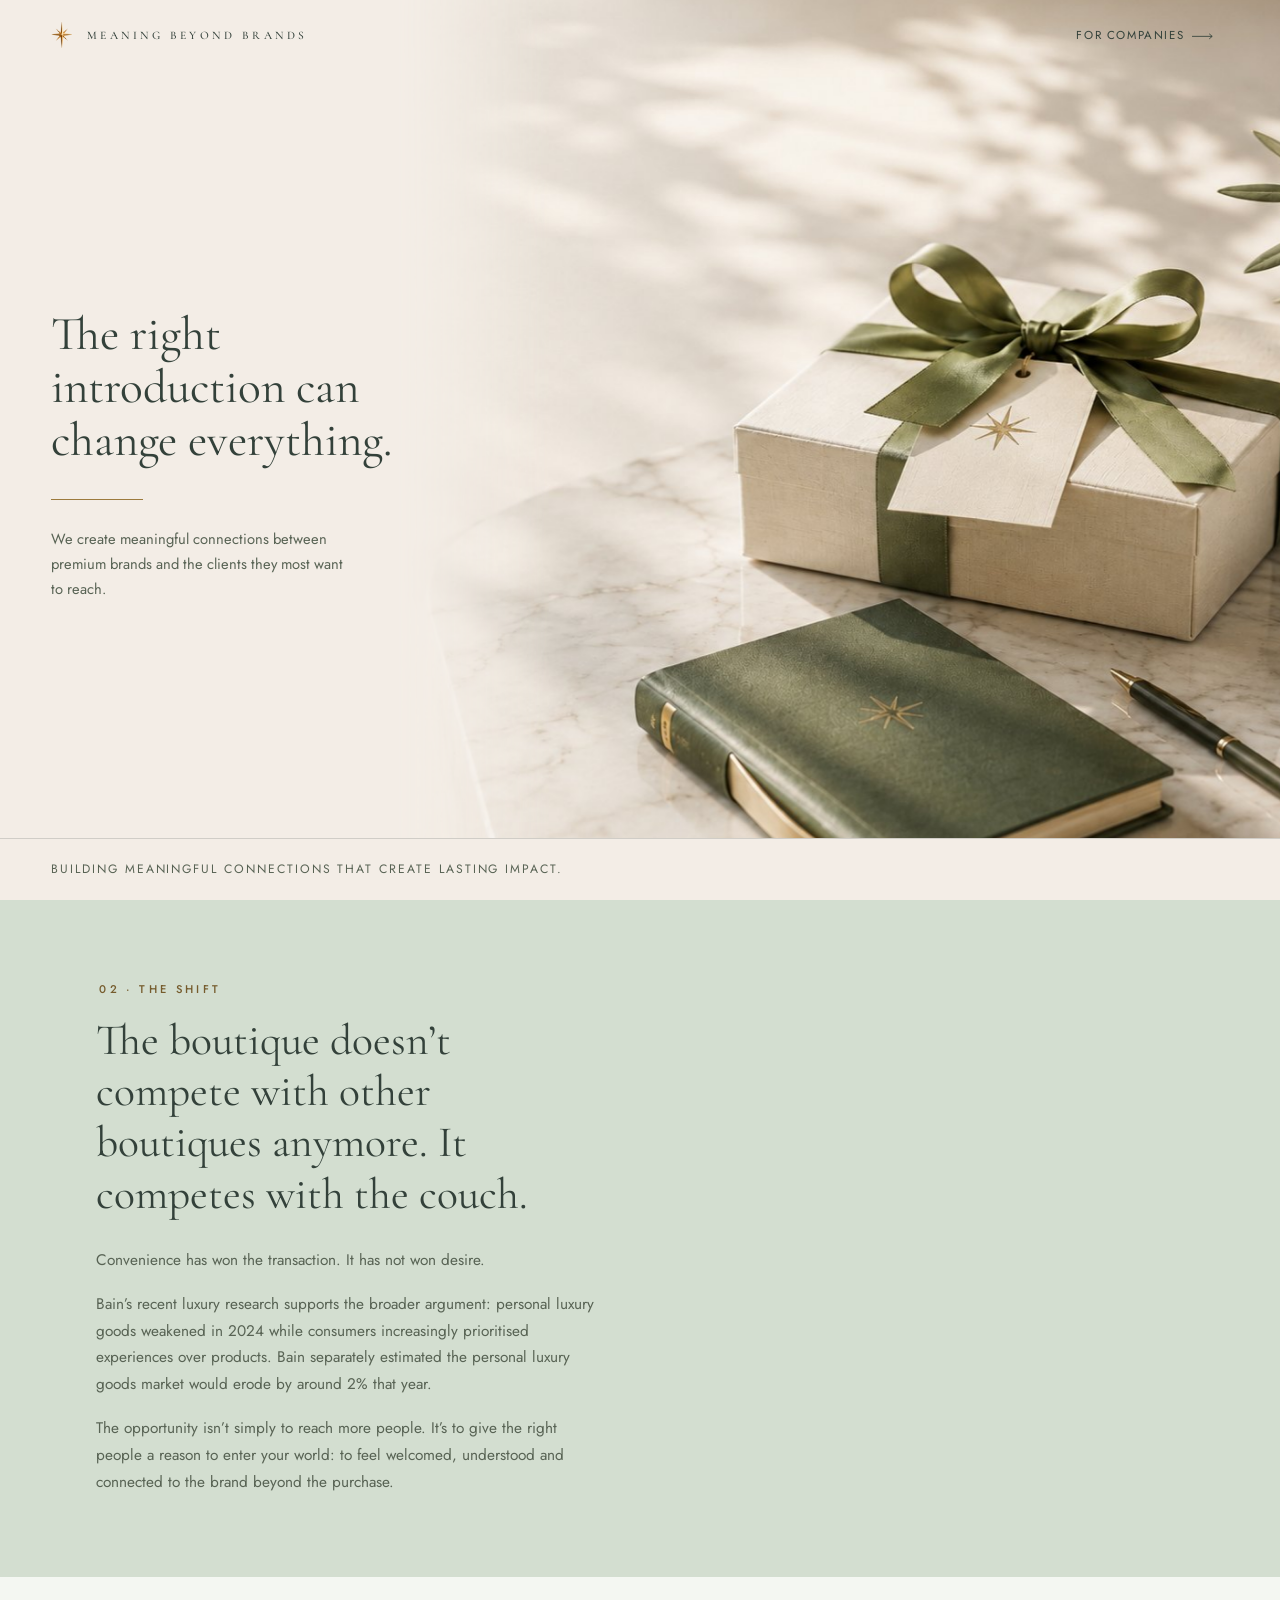
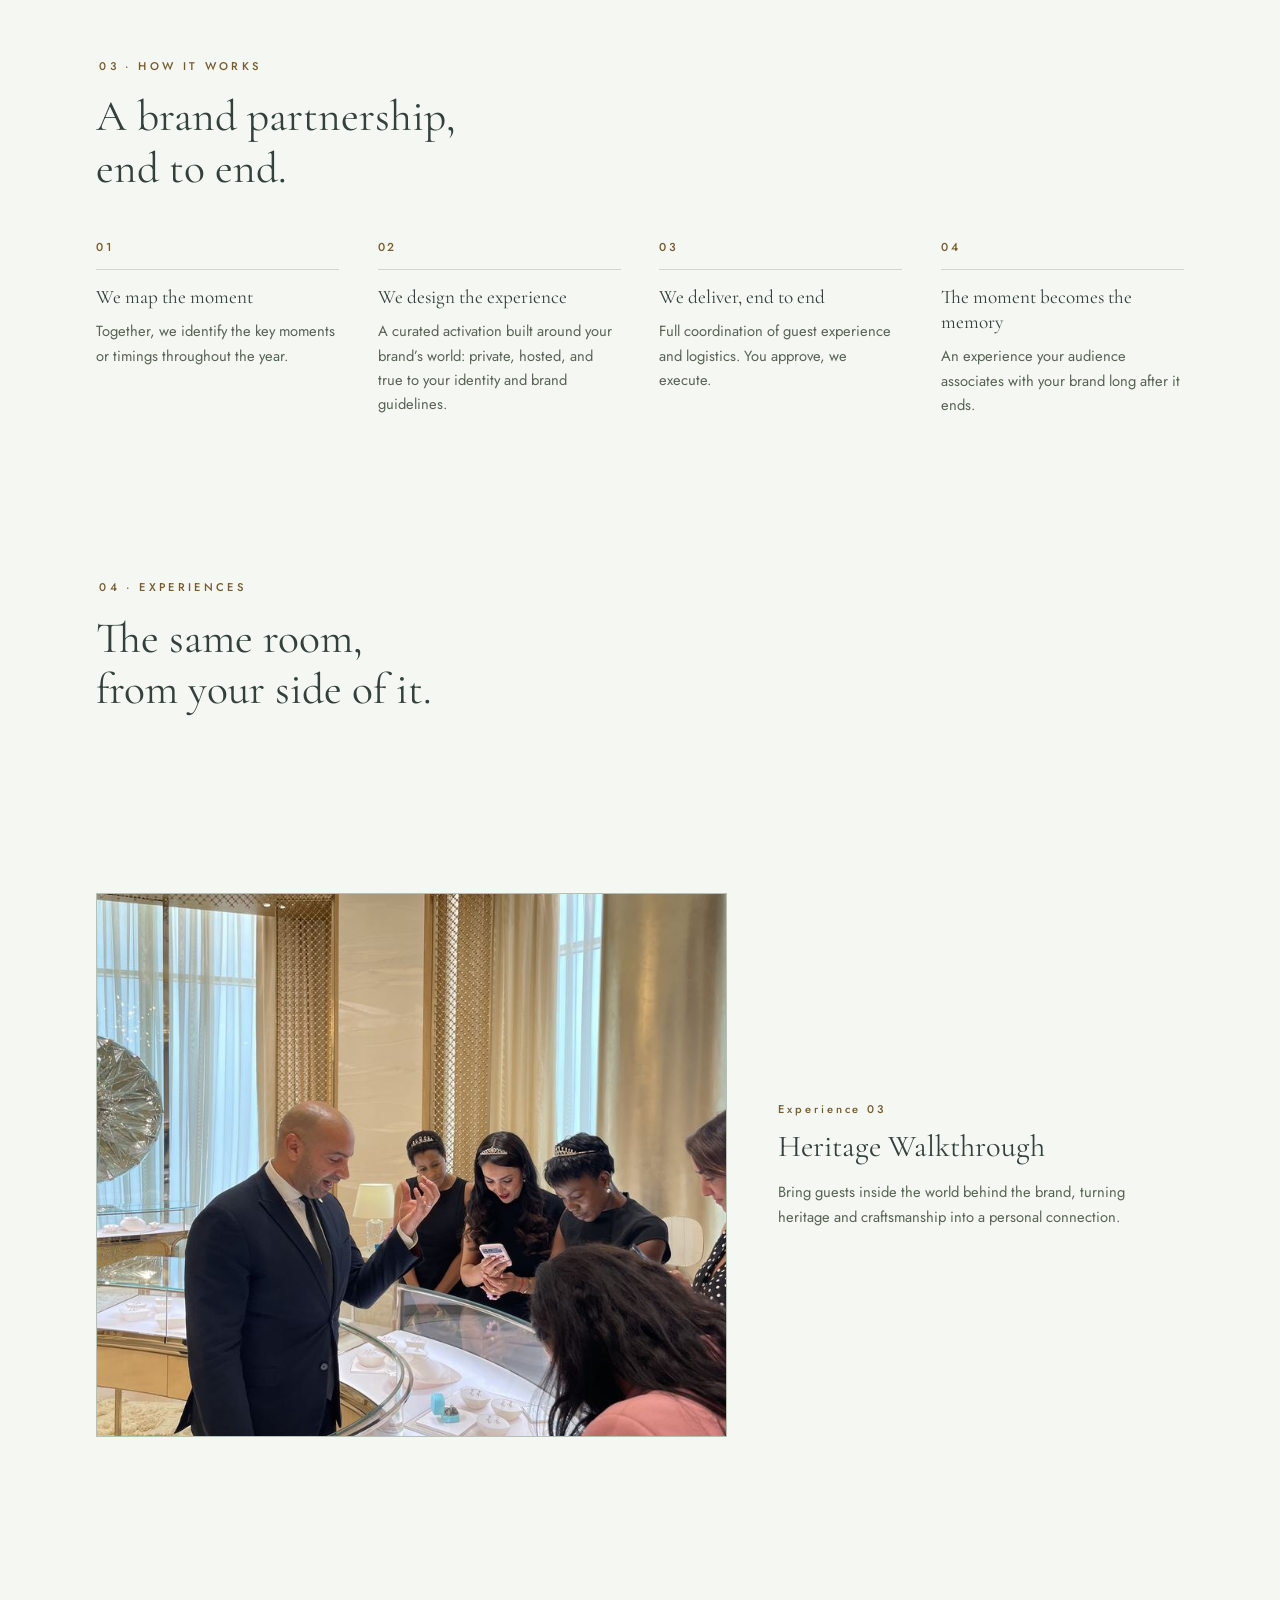
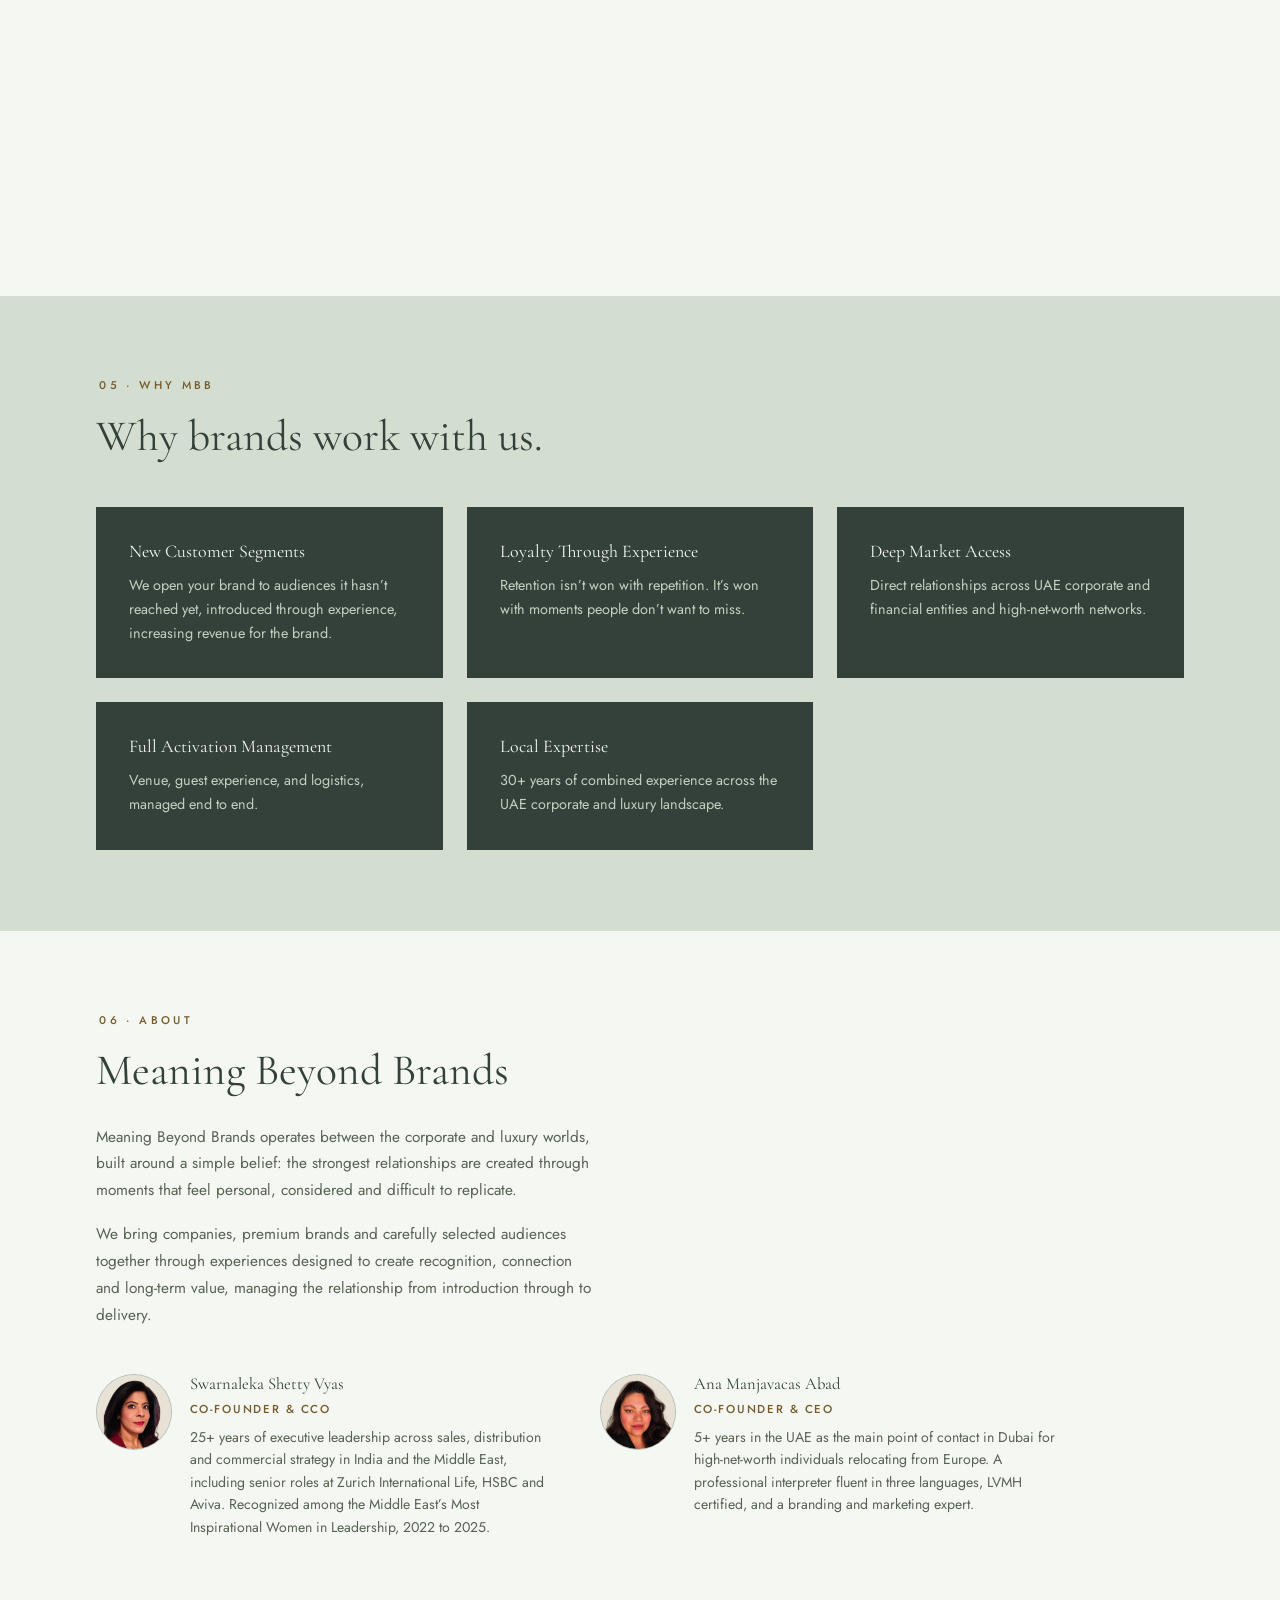
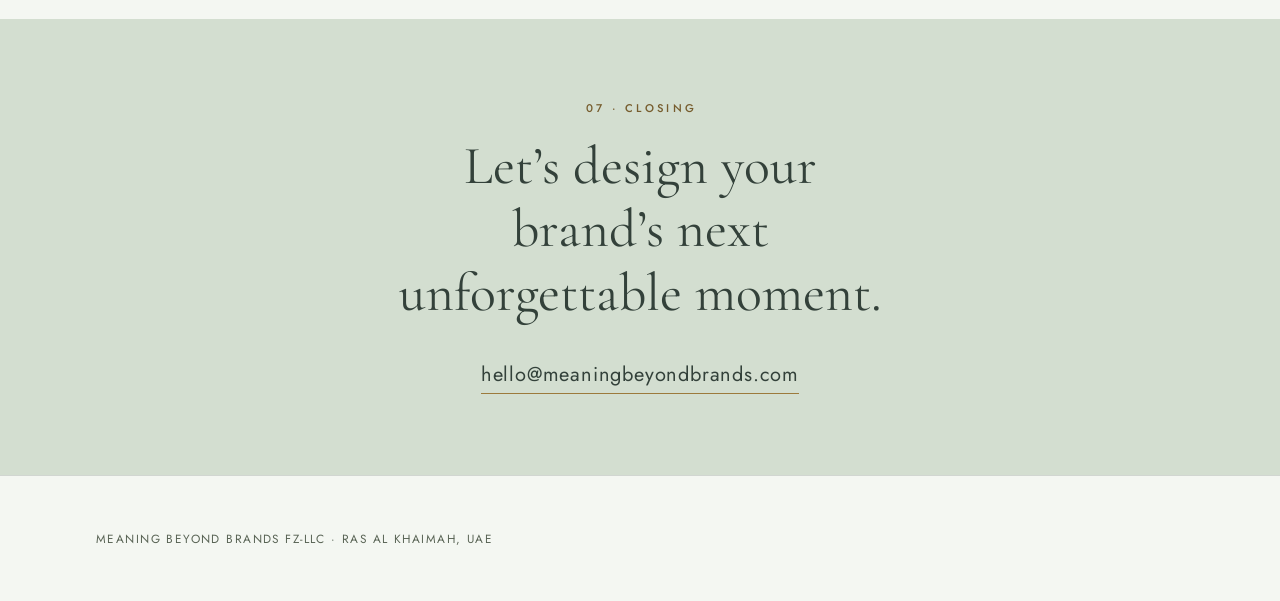
==== brands.html @ 807302b8 "Initial commit: MBB V2 static site Three pages sharing one stylesheet and one script, with the palet" ====
<!DOCTYPE html>
<html lang="en">
<head>
  <meta charset="utf-8" />
  <meta name="viewport" content="width=device-width, initial-scale=1" />
  <title>For Luxury Brands &middot; Meaning Beyond Brands</title>
  <meta name="description" content="The right introduction can change everything. We create meaningful connections between premium brands and the clients they most want to reach." />

  <link rel="preconnect" href="https://fonts.googleapis.com" />
  <link rel="preconnect" href="https://fonts.gstatic.com" crossorigin />
  <!-- Same extended Cormorant list index.html uses (adds 500 + matching
       italics). One stylesheet serves all three pages, so all three need the
       same weights available. -->
  <link href="https://fonts.googleapis.com/css2?family=Cormorant+Garamond:ital,wght@0,300;0,400;0,500;0,600;1,300;1,400;1,500&family=Jost:wght@300;400;500;600&display=swap" rel="stylesheet" />

  <link rel="stylesheet" href="style.css" />
</head>
<body class="theme-brands">

  <a class="skip-link" href="#main">Skip to content</a>

  <!-- ===== Persistent header ============================================
       Exactly two elements at every breakpoint. No hamburger, no menu. -->
  <header class="site-header">
    <a class="site-header__brand" href="index.html">
      <!-- TODO: swap placeholder art once final transparent-background assets land. -->
      <span class="site-header__star" aria-hidden="true">
        <img src="Assets/Brand/mbb-star-logo-web.png" alt="" />
      </span>
      <span class="site-header__wordmark">Meaning Beyond Brands</span>
    </a>
    <!-- The arrow is drawn rather than typed: Jost has no U+2192, and the
         fallback glyph renders as a bare shaft with no head. -->
    <a class="site-header__switch" href="corporate.html">For Companies<svg class="site-header__arrow" viewBox="0 0 26 8" aria-hidden="true" focusable="false"><path d="M0 4h24M20.5 1L24 4l-3.5 3" fill="none" stroke="currentColor" stroke-width="1" /></svg></a>
  </header>

  <main id="main">

    <!-- ===== 01 Hero ===================================================
         Split panel: the approved photograph is the background of the whole
         hero, with a solid text panel layered over the blank area composed into
         the left of the plate. Every word is real HTML text; nothing is baked
         into the image. Desktop uses the landscape plate, mobile the portrait
         one. Both paths live in style.css as --hero-photo / --hero-photo-portrait. -->
    <section class="page-hero" aria-labelledby="hero-title">
      <div class="page-hero__panel">
        <div class="page-hero__panel-inner">
          <h1 class="page-hero__headline" id="hero-title">
            <span class="line"><span>The right</span></span>
            <span class="line"><span>introduction can</span></span>
            <span class="line"><span>change everything.</span></span>
          </h1>

          <span class="page-hero__rule" aria-hidden="true"></span>

          <p class="page-hero__support">
            We create meaningful connections between premium brands and the
            clients they most want to reach.
          </p>
        </div>
      </div>

      <!-- The photograph is painted from CSS so its path lives in exactly one
           place: --hero-photo in style.css. role/aria-label carry what alt
           text used to. -->
      <div class="page-hero__photo" role="img"
           aria-label="A ribboned Meaning Beyond Brands gift box and leather journal on marble.">
        <span class="page-hero__photo-layer"></span>
      </div>

      <p class="page-hero__closing">Building meaningful connections that create lasting impact.</p>
    </section>

    <!-- ===== 02 The Shift ============================================== -->
    <section class="section section--alt" aria-labelledby="shift-title">
      <div class="section__inner">
        <span class="section__eyebrow">02 &middot; The Shift</span>
        <h2 class="section__title" id="shift-title">
          The boutique doesn&rsquo;t compete with other boutiques anymore.
          It competes with the couch.
        </h2>
        <p class="section__lede">
          Convenience has won the transaction. It has not won desire.
        </p>
        <p class="section__lede">
          Bain&rsquo;s recent luxury research supports the broader argument:
          personal luxury goods weakened in 2024 while consumers increasingly
          prioritised experiences over products. Bain separately estimated the
          personal luxury goods market would erode by around 2% that year.
        </p>
        <p class="section__lede">
          The opportunity isn&rsquo;t simply to reach more people. It&rsquo;s to
          give the right people a reason to enter your world: to feel welcomed,
          understood and connected to the brand beyond the purchase.
        </p>
      </div>
    </section>

    <!-- ===== 03 How It Works =========================================== -->
    <section class="section" aria-labelledby="how-title">
      <div class="section__inner">
        <span class="section__eyebrow">03 &middot; How It Works</span>
        <h2 class="section__title" id="how-title">A brand partnership, end to end.</h2>

        <ol class="steps">
          <li class="step">
            <h3 class="step__title">We map the moment</h3>
            <p class="step__body">Together, we identify the key moments or timings throughout the year.</p>
          </li>
          <li class="step">
            <h3 class="step__title">We design the experience</h3>
            <p class="step__body">A curated activation built around your brand&rsquo;s world: private, hosted, and true to your identity and brand guidelines.</p>
          </li>
          <li class="step">
            <h3 class="step__title">We deliver, end to end</h3>
            <p class="step__body">Full coordination of guest experience and logistics. You approve, we execute.</p>
          </li>
          <li class="step">
            <h3 class="step__title">The moment becomes the memory</h3>
            <p class="step__body">An experience your audience associates with your brand long after it ends.</p>
          </li>
        </ol>
      </div>
    </section>

    <!-- ===== 04 Experiences: the sticky gallery (WOW 2) =================
         Same three images Corporate uses, described from the brand's side.
         Names, order and captions are final.
         Images are the real extracted files in Assets/Experiences/. -->
    <section class="section" aria-labelledby="exp-title">
      <div class="section__inner">
        <span class="section__eyebrow">04 &middot; Experiences</span>
        <h2 class="section__title" id="exp-title">The same room, from your side of it.</h2>
      </div>

      <div class="gallery__scroll">
        <div class="gallery__sticky">
          <div class="section__inner">
            <div class="gallery__states">

              <article class="gallery__state is-active" data-index="0">
                <figure class="gallery__figure">
                  <img src="Assets/Experiences/gifting-suite.jpg" alt="A gift box of curated confections, opened and presented at the table." loading="lazy" />
                </figure>
                <div class="gallery__text">
                  <span class="gallery__index">Experience 01</span>
                  <h3 class="gallery__name">Curated Gifting Suite</h3>
                  <p class="gallery__caption">
                    A tactile introduction to your brand, placing product and
                    story directly into the hands of a carefully selected
                    audience.
                  </p>
                </div>
              </article>

              <article class="gallery__state" data-index="1">
                <figure class="gallery__figure">
                  <img src="Assets/Experiences/private-breakfast.jpg" alt="A private hosted breakfast table set for guests." loading="lazy" />
                </figure>
                <div class="gallery__text">
                  <span class="gallery__index">Experience 02</span>
                  <h3 class="gallery__name">Private Breakfast</h3>
                  <p class="gallery__caption">
                    A private setting for genuine conversation with potential
                    clients, away from the noise of a conventional campaign.
                  </p>
                </div>
              </article>

              <article class="gallery__state" data-index="2">
                <figure class="gallery__figure">
                  <img src="Assets/Experiences/heritage-walkthrough.jpg" alt="A jewellery boutique showroom, guests guided through the display cases." loading="lazy" />
                </figure>
                <div class="gallery__text">
                  <span class="gallery__index">Experience 03</span>
                  <h3 class="gallery__name">Heritage Walkthrough</h3>
                  <p class="gallery__caption">
                    Bring guests inside the world behind the brand, turning
                    heritage and craftsmanship into a personal connection.
                  </p>
                </div>
              </article>

            </div>
          </div>
        </div>

        <div class="gallery__cues" aria-hidden="true">
          <div class="gallery__cue" data-index="0"></div>
          <div class="gallery__cue" data-index="1"></div>
          <div class="gallery__cue" data-index="2"></div>
        </div>
      </div>
    </section>

    <!-- ===== 05 Why MBB ================================================
         Five cards, final and locked. "Backed by the Data" is dropped from the
         reference draft's six: it is not a customer benefit, the Bain point
         already lives in 02 The Shift, and a citation-dependent card would
         date quickly. "Deep Market Access" stands as its own card. -->
    <section class="section section--alt" aria-labelledby="why-title">
      <div class="section__inner">
        <span class="section__eyebrow">05 &middot; Why MBB</span>
        <h2 class="section__title" id="why-title">Why brands work with us.</h2>

        <div class="reasons">
          <article class="reason">
            <h3 class="reason__title">New Customer Segments</h3>
            <p class="reason__body">We open your brand to audiences it hasn&rsquo;t reached yet, introduced through experience, increasing revenue for the brand.</p>
          </article>
          <article class="reason">
            <h3 class="reason__title">Loyalty Through Experience</h3>
            <p class="reason__body">Retention isn&rsquo;t won with repetition. It&rsquo;s won with moments people don&rsquo;t want to miss.</p>
          </article>
          <article class="reason">
            <h3 class="reason__title">Deep Market Access</h3>
            <p class="reason__body">Direct relationships across UAE corporate and financial entities and high-net-worth networks.</p>
          </article>
          <article class="reason">
            <h3 class="reason__title">Full Activation Management</h3>
            <p class="reason__body">Venue, guest experience, and logistics, managed end to end.</p>
          </article>
          <article class="reason">
            <h3 class="reason__title">Local Expertise</h3>
            <p class="reason__body">30+ years of combined experience across the UAE corporate and luxury landscape.</p>
          </article>
        </div>
      </div>
    </section>

    <!-- ===== 06 About MBB ==============================================
         BYTE-FOR-BYTE IDENTICAL TO THE SAME BLOCK IN corporate.html.
         Company copy, founder bios and headshots are all final. -->
    <section class="section" aria-labelledby="about-title">
      <div class="section__inner">
        <span class="section__eyebrow">06 &middot; About</span>
        <h2 class="section__title" id="about-title">Meaning Beyond Brands</h2>
        <p class="section__lede">
          Meaning Beyond Brands operates between the corporate and luxury worlds,
          built around a simple belief: the strongest relationships are created
          through moments that feel personal, considered and difficult to
          replicate.
        </p>
        <p class="section__lede">
          We bring companies, premium brands and carefully selected audiences
          together through experiences designed to create recognition, connection
          and long-term value, managing the relationship from introduction
          through to delivery.
        </p>

        <div class="founders">
          <div class="founder">
            <span class="founder__portrait">
              <img src="Assets/About/founder-swarnaleka-shetty-vyas.jpg" alt="" loading="lazy" />
            </span>
            <div>
              <h3 class="founder__name">Swarnaleka Shetty Vyas</h3>
              <p class="founder__role">Co-Founder &amp; CCO</p>
              <p class="founder__bio">25+ years of executive leadership across sales, distribution and commercial strategy in India and the Middle East, including senior roles at Zurich International Life, HSBC and Aviva. Recognized among the Middle East&rsquo;s Most Inspirational Women in Leadership, 2022 to 2025.</p>
            </div>
          </div>
          <div class="founder">
            <span class="founder__portrait">
              <img src="Assets/About/founder-ana-manjavacas-abad.jpg" alt="" loading="lazy" />
            </span>
            <div>
              <h3 class="founder__name">Ana Manjavacas Abad</h3>
              <p class="founder__role">Co-Founder &amp; CEO</p>
              <p class="founder__bio">5+ years in the UAE as the main point of contact in Dubai for high-net-worth individuals relocating from Europe. A professional interpreter fluent in three languages, LVMH certified, and a branding and marketing expert.</p>
            </div>
          </div>
        </div>
      </div>
    </section>

    <!-- ===== 07 Closing ================================================ -->
    <section class="section section--alt closing" aria-labelledby="closing-title">
      <div class="section__inner">
        <span class="section__eyebrow">07 &middot; Closing</span>
        <h2 class="section__title" id="closing-title">Let&rsquo;s design your brand&rsquo;s next unforgettable moment.</h2>
        <a class="closing__contact" href="mailto:hello@meaningbeyondbrands.com">hello@meaningbeyondbrands.com</a>
      </div>
    </section>

  </main>

  <!-- ===== Footer ======================================================
       No legal links until Privacy/Terms pages actually exist. -->
  <footer class="site-footer">
    <div class="site-footer__inner">
      <p>Meaning Beyond Brands FZ-LLC &middot; Ras Al Khaimah, UAE</p>
    </div>
  </footer>

  <script src="script.js"></script>
</body>
</html>
---- style.css ----
/* ==========================================================================
   Meaning Beyond Brands — shared stylesheet
   Serves three pages: index.html (Landing / invitation gateway),
   corporate.html and brands.html (the seven-section theme pages).
   Self-contained: every asset referenced here lives inside ./Assets/

   Layout of this file:
     1. Palette + Landing (unchanged from the original build)
     2. Theme system — .theme-landing / .theme-corporate / .theme-brands
     3. Shared components for the theme pages
     4. Motion + reduced-motion fallbacks
   ========================================================================== */

:root {
  /* Approved palette */
  --dark-olive: #33413A;
  --body-green: #63705F;
  --muted-gold: #B8934A;
  --dark-gold:  #9C7A3C;
  --bg-sage:    #E2EAE2;
  --card-sage:  #D3DED0;
  --ivory:      #F4F7F2;

  /* Lighting. One source, soft, upper-left: every cast shadow on the page
     offsets to the lower-right. The only exception is the contact shadow the
     envelope mouth casts back onto the card, which is occlusion, not light. */
  --shadow-tint: 51, 65, 58;

  /* Motion — slow, "expensive", never springy */
  --ease-invitation: cubic-bezier(0.22, 1, 0.36, 1);
  --dur-rise: 900ms;
  --dur-fade: 620ms;

  /* Master scale for the invitation objects. Both invitations are driven from
     this single value, so they can never drift apart in size. */
  --env-w: min(26vw, 33vh, 320px);
}

/* --------------------------------------------------------------------------
   Reset / page
   -------------------------------------------------------------------------- */

*,
*::before,
*::after { box-sizing: border-box; }

html {
  -webkit-text-size-adjust: 100%;
  background-color: var(--bg-sage);
}

/* The theme pages own their page colour. :has() only paints the overscroll
   gutter behind <body>; where it is unsupported the body background below
   still covers everything that is actually on screen. */
html:has(.theme-corporate) { background-color: #33413A; }
html:has(.theme-brands)    { background-color: #F4F7F2; }

body {
  margin: 0;
  color: var(--body-green);
  font-family: "Jost", system-ui, sans-serif;
  font-weight: 300;
  -webkit-font-smoothing: antialiased;
}

/* The page reads as a quiet field first and a texture second. The paper grain
   sits on its own layer at low opacity so it recedes behind the type instead
   of competing with it. All three pages share this one rule; only the opacity
   and blend mode change per theme, which is what lets the same sage texture
   sit correctly on ivory and on dark olive.
   TODO: swap placeholder art once final transparent-background assets land —
   the finer cotton-paper texture replaces the url() below and the opacity can
   then be raised, because a quieter grain no longer needs to be held back. */
body::before {
  content: "";
  position: fixed;
  inset: 0;
  z-index: -1;
  background-image: url("Assets/bg-paper-texture-sage.jpg");
  background-size: cover;
  background-position: center;
  opacity: var(--texture-opacity, 0.22);
  mix-blend-mode: var(--texture-blend, normal);
  pointer-events: none;
}

img { display: block; }

a { color: inherit; }

/* --------------------------------------------------------------------------
   Page shell — hero + gateway share the first viewport on desktop
   -------------------------------------------------------------------------- */

.page {
  min-height: 100vh;
  min-height: 100svh;
  display: flex;
  flex-direction: column;
  align-items: center;
  justify-content: center;
  gap: clamp(1.75rem, 4.5vh, 3.5rem);
  padding: clamp(2rem, 5vh, 4rem) clamp(1.25rem, 5vw, 4rem);
}

/* --------------------------------------------------------------------------
   Hero
   -------------------------------------------------------------------------- */

.hero {
  display: flex;
  flex-direction: column;
  align-items: center;
  text-align: center;
  max-width: 54rem;
}

/* The star mark is cropped out of the 1254 × 1254 source (star occupies
   x 217–1028, y 103–1105) and multiplied over the page so the white studio
   background disappears against the sage. */
.hero__star {
  position: relative;
  display: block;
  overflow: hidden;
  height: clamp(38px, 5.4vh, 60px);
  aspect-ratio: 811 / 1002;
  mix-blend-mode: multiply;
}

/* TODO: swap placeholder art once final transparent-background assets land.
   With a true cut-out star this whole block collapses to:
   .hero__star img { position: static; width: 100%; height: 100%; }
   and mix-blend-mode above can be removed. */
.hero__star img {
  position: absolute;
  width: 154.62%;
  height: 125.15%;
  left: -26.76%;
  top: -10.28%;
  max-width: none;
}

.hero__wordmark {
  margin: clamp(1rem, 2.4vh, 1.6rem) 0 0;
  font-family: "Cormorant Garamond", Georgia, serif;
  font-weight: 500;
  font-size: min(clamp(0.82rem, 1.1vw, 1.02rem), 2.2vh);
  letter-spacing: 0.44em;
  text-indent: 0.44em; /* cancels the trailing letter-space so the caps optically centre */
  text-transform: uppercase;
  color: var(--dark-olive);
}

/* The strongest text moment on the page. Weight 500 rather than 300 so the
   high-contrast stems hold up over the paper field; the hairline text-shadow
   is there to seat it on the stock, not to glow. */
.hero__headline {
  margin: clamp(1.4rem, 3.4vh, 2.4rem) 0 0;
  font-family: "Cormorant Garamond", Georgia, serif;
  font-weight: 500;
  /* The vh ceiling keeps the headline from growing the hero past the point
     where the invitations fall out of the first viewport on short screens. */
  font-size: min(clamp(2.15rem, 4.9vw, 3.95rem), 8.4vh);
  line-height: 1.14;
  letter-spacing: 0.004em;
  text-wrap: balance;
  color: var(--dark-olive);
  text-shadow: 0 1px 1px rgba(51, 65, 58, 0.10);
}

.hero__headline em {
  font-style: italic;
  font-weight: 500;
}

.hero__lede {
  margin: clamp(1rem, 2.4vh, 1.5rem) 0 0;
  max-width: 34em;
  font-size: min(clamp(0.92rem, 1.2vw, 1.08rem), 2.6vh);
  font-weight: 400;
  line-height: 1.7;
  letter-spacing: 0.035em;
  text-wrap: balance;
  color: var(--dark-olive);
}

/* Gold used only as a hairline detail */
.hero__rule {
  display: block;
  width: 56px;
  height: 1px;
  margin-top: clamp(1.4rem, 3.2vh, 2.4rem);
  background-color: var(--muted-gold);
  opacity: 0.5;
}

/* --------------------------------------------------------------------------
   Invitation gateway
   -------------------------------------------------------------------------- */

.gateway {
  display: flex;
  align-items: flex-end;      /* envelope bottoms share one baseline */
  justify-content: center;
  gap: clamp(2.5rem, 7vw, 7rem);
}

.invitation {
  /* ---- Geometry. Everything derives from --env-w so the two objects are
          guaranteed identical in scale. ---------------------------------- */
  --env-ratio: 0.7385;                                   /* envelope h ÷ w   */
  --env-h: calc(var(--env-w) * var(--env-ratio));
  --card-w: calc(var(--env-w) * 0.80);
  --card-h: calc(var(--env-w) * 0.72);                   /* the visible card */

  /* The card element is drawn taller than the card it represents. The surplus
     stays permanently inside the envelope, which is what keeps the card's
     bottom edge from appearing in the notch of the envelope front when it
     rises. Nothing below --card-h is ever on screen. */
  --card-tuck: calc(var(--env-w) * 0.22);
  --card-box-h: calc(var(--card-h) + var(--card-tuck));

  /* How much card shows above the envelope at rest, and how much further it
     rises on hover/focus (brief: 20–25% of the card's own height). */
  --card-rest: calc(var(--card-h) * 0.36);
  --card-lift: calc(var(--card-h) * 0.22);

  --card-bottom: calc(var(--env-h) + var(--card-rest) - var(--card-box-h));
  --stage-h: calc(var(--env-h) + var(--card-rest) + var(--card-lift));

  display: block;
  text-decoration: none;
  -webkit-tap-highlight-color: transparent;
}

.invitation__stage {
  position: relative;
  display: block;
  width: var(--env-w);
  height: var(--stage-h);
}

/* ---- Card layer (behind the envelope, the only thing that moves) -------- */

.invitation__card {
  position: absolute;
  left: 50%;
  bottom: var(--card-bottom);
  z-index: 1;
  width: var(--card-w);
  height: var(--card-box-h);
  margin-left: calc(var(--card-w) / -2);
  border-radius: 2px;
  background-color: var(--ivory);
  box-shadow:
    1px 1px 0 rgba(var(--shadow-tint), 0.09),
    4px 11px 22px -12px rgba(var(--shadow-tint), 0.32);
  font-size: max(11px, calc(var(--card-w) * 0.052));
  transform: translateY(0);
  transition:
    transform var(--dur-rise) var(--ease-invitation),
    box-shadow var(--dur-rise) var(--ease-invitation);
  will-change: transform;
}

/* TODO: swap placeholder art once final transparent-background assets land.
   The production card is blank artwork (paper texture + edge + optional fine
   gold rule). Until it exists the substrate is composed here in CSS so that the
   title and reveal copy can already be real HTML text. When the blank card PNG
   arrives, this becomes:
     .invitation__card { background-image: url("Assets/card-blank.png");
                         background-size: 100% 100%; }
   and the ::before / ::after rules below can be deleted.
   Note: Assets/card-corporate-closed.png and Assets/card-brands-closed.png are
   NOT used — their baked-in "Corporate"/"Brands" type would sit underneath the
   real HTML text. See the handover note. */
.invitation__card::before {
  content: "";
  position: absolute;
  inset: 0;
  border-radius: inherit;
  background-image: url("Assets/bg-paper-texture-sage.jpg");
  background-size: 190% auto;
  background-position: center;
  mix-blend-mode: multiply;
  opacity: 0.12;
}

/* Fine gold rule, inset — the one piece of gold on the card.
   Framed against --card-h (the visible card), not the tucked-in box. */
.invitation__card::after {
  content: "";
  position: absolute;
  top: calc(var(--card-h) * 0.055);
  bottom: 0;
  left: 4.5%;
  right: 4.5%;
  border: 1px solid rgba(184, 147, 74, 0.42);
  border-bottom: 0; /* the rule runs on down behind the envelope, never closes */
}

.invitation__copy {
  position: relative;
  z-index: 1;
  display: block;
  padding: 1.1em 1.4em 0;
  text-align: center;
}

.invitation__ornament {
  display: block;
  width: 1.05em;
  height: 1.05em;
  margin: 0 auto 0.45em;
  fill: var(--muted-gold);
}

.invitation__title {
  display: block;
  font-family: "Cormorant Garamond", Georgia, serif;
  font-weight: 400;
  font-size: 1.45em;
  line-height: 1.1;
  letter-spacing: 0.2em;
  text-indent: 0.2em; /* cancels the trailing letter-space so the caps optically centre */
  text-transform: uppercase;
  color: var(--dark-olive);
}

.invitation__reveal {
  display: block;
  margin-top: 0.85em;
  font-family: "Jost", system-ui, sans-serif;
  font-weight: 400;
  font-size: 0.92em;
  line-height: 1.5;
  letter-spacing: 0.03em;
  text-wrap: balance;
  color: var(--body-green);
  opacity: 0;
  transition: opacity var(--dur-fade) var(--ease-invitation);
}

/* ---- Envelope layer (foreground, never moves) --------------------------- */

.invitation__envelope {
  position: absolute;
  left: 0;
  bottom: 0;
  z-index: 2;
  width: 100%;
  height: var(--env-h);
  /* drop-shadow lives on the unclipped wrapper so the silhouette casts it.
     First: the soft bed that sits the whole object on the page, offset to the
     lower-right. Second: the tight contact shadow the envelope mouth throws
     back onto the card behind it, which is what stops the card reading as a
     rectangle pasted on top. */
  filter:
    drop-shadow(7px 16px 28px rgba(var(--shadow-tint), 0.15))
    drop-shadow(0 -2px 4px rgba(var(--shadow-tint), 0.16));
}

.invitation__envelope-art {
  position: absolute;
  inset: 0;
  overflow: hidden;
  clip-path: var(--env-clip);
}

.invitation__envelope img {
  position: absolute;
  width: var(--env-img-w);
  height: var(--env-img-h);
  left: var(--env-img-x);
  top: var(--env-img-y);
  max-width: none;
}

/* TODO: swap placeholder art once final transparent-background assets land.
   Both envelope fronts are currently cropped out of the reference pair shot and
   clipped to the front-panel silhouette, which is why the crop/clip variables
   exist. With the real standalone transparent PNGs, point the two <img src="">
   attributes in index.html at the new files and each block below reduces to:
     --env-img-w: 100%; --env-img-h: 100%; --env-img-x: 0; --env-img-y: 0;
     --env-clip: none;
   plus --env-ratio above set to the new artwork's height ÷ width.
   Nothing else changes. */
.invitation--corporate {
  /* crop box in source px: x 107–757, y 400–880 of a 1536 × 1024 image */
  --env-img-w: 236.31%;
  --env-img-h: 213.33%;
  --env-img-x: -16.46%;
  --env-img-y: -83.33%;
  --env-clip: polygon(0 0, 50% 56.25%, 100% 0, 100% 100%, 0 100%);
  /* seal measured at centre (433, 680), Ø 158px in the source */
  --seal-cx: 0.5015;
  --seal-cy: 0.5833;
  --seal-d: calc(var(--env-w) * 0.2431);
  --seal-img-x: -224.05%;
}

.invitation--brands {
  /* crop box in source px: x 779–1429, y 400–880 — identical box size, so the
     two envelopes render at exactly the same geometry */
  --env-img-w: 236.31%;
  --env-img-h: 213.33%;
  --env-img-x: -119.85%;
  --env-img-y: -83.33%;
  --env-clip: polygon(0 0, 50% 56.25%, 100% 0, 100% 100%, 0 100%);
  /* seal measured at centre (1091.5, 680), Ø 158px in the source */
  --seal-cx: 0.4808;
  --seal-cy: 0.5833;
  --seal-d: calc(var(--env-w) * 0.2431);
  --seal-img-x: -640.82%;
  /* The light envelope reads lighter than the dark one at identical pixel
     size, so it carries a fractionally deeper shadow to even out the weight. */
}

.invitation--brands .invitation__envelope {
  filter:
    drop-shadow(7px 16px 30px rgba(var(--shadow-tint), 0.24))
    drop-shadow(0 -2px 4px rgba(var(--shadow-tint), 0.16));
}

/* ---- Wax seal -----------------------------------------------------------
   In the artwork the seal sits across the envelope's opening, so the front
   panel's silhouette cuts straight through it. It is therefore lifted out as
   its own layer above the envelope: a circular window onto the same source
   image, positioned and sized from the seal's measured bounding box, carrying
   the soft contact shadow that seats it on the paper.
   TODO: swap placeholder art once final transparent-background assets land —
   if the new envelope PNG contains a properly resolved, uncropped seal, delete
   this element and its markup entirely. */
.invitation__seal {
  position: absolute;
  z-index: 3;
  width: var(--seal-d);
  height: var(--seal-d);
  left: calc(var(--env-w) * var(--seal-cx) - var(--seal-d) / 2);
  top: calc(
    var(--stage-h) - var(--env-h)
    + var(--env-h) * var(--seal-cy)
    - var(--seal-d) / 2
  );
  border-radius: 50%;
  overflow: hidden;
  box-shadow: 3px 6px 12px rgba(var(--shadow-tint), 0.26);
  pointer-events: none;
}

.invitation__seal img {
  position: absolute;
  width: 972.15%;
  height: 648.10%;
  left: var(--seal-img-x);
  top: -380.38%;
  max-width: none;
}

/* --------------------------------------------------------------------------
   Interaction states — hover, focus, press all share one raised treatment
   -------------------------------------------------------------------------- */

@media (hover: hover) {
  .invitation:hover .invitation__card {
    transform: translateY(calc(var(--card-lift) * -1));
    box-shadow:
      1px 1px 0 rgba(var(--shadow-tint), 0.11),
      7px 21px 32px -16px rgba(var(--shadow-tint), 0.40);
  }

  .invitation:hover .invitation__reveal { opacity: 1; }
}

.invitation:focus-visible .invitation__card,
.invitation:active .invitation__card {
  transform: translateY(calc(var(--card-lift) * -1));
  box-shadow:
    1px 1px 0 rgba(var(--shadow-tint), 0.11),
    7px 21px 32px -16px rgba(var(--shadow-tint), 0.40);
}

.invitation:focus-visible .invitation__reveal,
.invitation:active .invitation__reveal { opacity: 1; }

/* Visible focus ring, deliberately distinct from hover */
.invitation:focus { outline: none; }

.invitation:focus-visible .invitation__stage {
  outline: 1px solid var(--dark-gold);
  outline-offset: 14px;
}

/* --------------------------------------------------------------------------
   Reduced motion — no rise, no tilt. The card simply rests in its raised
   position so the reveal copy is legible without any animation.
   -------------------------------------------------------------------------- */

@media (prefers-reduced-motion: reduce) {
  .invitation {
    --card-rest: calc(var(--card-h) * 0.58);
    --card-lift: 0px;
  }

  .invitation__card,
  .invitation__reveal { transition: none; }

  .invitation__reveal { opacity: 1; }
}

/* --------------------------------------------------------------------------
   Footer — quiet, below the fold
   -------------------------------------------------------------------------- */

.footer {
  padding: clamp(2rem, 6vh, 3.5rem) 1.5rem clamp(2rem, 5vh, 3rem);
  text-align: center;
}

/* Quiet by size and tracking, not by washing the colour out — at 0.75 opacity
   over the paper field this fell to 2.73:1, well under AA for text this small. */
.footer p {
  margin: 0;
  font-size: 0.74rem;
  font-weight: 400;
  letter-spacing: 0.14em;
  text-transform: uppercase;
  color: var(--dark-olive);
}

.footer a {
  color: inherit;
  text-decoration: none;
  border-bottom: 1px solid rgba(51, 65, 58, 0.35);
  padding-bottom: 1px;
  transition: border-color 240ms ease;
}

.footer a:hover,
.footer a:focus-visible { border-bottom-color: var(--dark-gold); }

/* --------------------------------------------------------------------------
   Narrow screens — the two invitations stack; the page is allowed to scroll
   -------------------------------------------------------------------------- */

@media (max-width: 760px) {
  :root { --env-w: min(68vw, 300px); }

  .page {
    justify-content: flex-start;
    padding-top: clamp(2.5rem, 8vh, 4rem);
  }

  .gateway {
    flex-direction: column;
    align-items: center;
    gap: clamp(2rem, 6vh, 3rem);
  }
}

/* ==========================================================================
   2. THEME SYSTEM
   Every shared component below reads only these variables, never a raw hex,
   so Corporate and Brands are the same components with the palette inverted.
   ========================================================================== */

.theme-landing {
  --texture-opacity: 0.22;
  --texture-blend: normal;
}

.theme-corporate {
  --surface:        #33413A;          /* primary page background — dark olive */
  --surface-alt:    #2B372F;          /* deeper olive — secondary sections    */
  --surface-card:   #F4F7F2;          /* ivory cards                          */
  --card-ink:       #33413A;
  --card-ink-soft:  #63705F;
  --ink:            #F4F7F2;          /* main text — ivory                    */
  --ink-soft:       #C3D0C0;
  --rule:           rgba(244, 247, 242, 0.20);
  /* Two golds, because one cannot do both jobs. --accent is the decorative
     hairline/outline gold; --accent-text is the one small label copy is set
     in, tuned to clear 4.5:1 on both this theme's surfaces. */
  --accent:         #C2A05C;
  --accent-text:    #C4A462;
  /* ---- Hero photography ------------------------------------------------
     TODO: swap for a different or higher-resolution set if one arrives. These
     four lines are the whole swap: nothing in the markup names an image.
     This is real, approved photography with the blank text panel composed into
     the art, so the full file is used as the hero background rather than being
     cropped. --hero-panel is sampled from that blank area so the solid text
     panel matches the plate exactly.
     The .jpg files are optimised exports of the supplied
     Assets/Hero/hero-corporate-candidate-*.png masters, identical dimensions,
     roughly 94% smaller. The PNG masters are kept untouched as the source. */
  --hero-photo:          url("Assets/Hero/hero-corporate-split.jpg");
  --hero-photo-portrait: url("Assets/Hero/hero-corporate-portrait.jpg");
  --hero-panel:          #19180B;

  /* The other side of the exchange, for the header switch link hover state */
  --inverse-surface: #F4F7F2;
  --inverse-ink:     #33413A;

  --glint-rgb: 244, 247, 242;
  --texture-opacity: 0.10;
  --texture-blend: overlay;
}

.theme-brands {
  --surface:        #F4F7F2;          /* primary page background — ivory      */
  --surface-alt:    #D3DED0;          /* sage — secondary sections            */
  --surface-card:   #33413A;          /* olive cards                          */
  --card-ink:       #F4F7F2;
  --card-ink-soft:  #C3D0C0;
  --ink:            #33413A;
  /* Darker than the base #63705F: on the sage secondary surface that value
     measured 3.77:1, under AA for body copy. */
  --ink-soft:       #586354;
  --rule:           rgba(51, 65, 58, 0.18);
  /* #9C7A3C reads as gold but only reaches 2.87:1 on sage, so it stays on
     hairlines and outlines while label copy uses the darker --accent-text. */
  --accent:         #9C7A3C;
  --accent-text:    #765C2D;
  /* TODO: swap for a different or higher-resolution set if one arrives.
     Same technique as Corporate above; exports of
     Assets/Hero/hero-brands-candidate-split.png and -v2.png. */
  --hero-photo:          url("Assets/Hero/hero-brands-split.jpg");
  --hero-photo-portrait: url("Assets/Hero/hero-brands-portrait.jpg");
  --hero-panel:          #F3EDE6;

  --inverse-surface: #33413A;
  --inverse-ink:     #F4F7F2;

  --glint-rgb: 51, 65, 58;
  --texture-opacity: 0.18;
  --texture-blend: multiply;
}

.theme-corporate,
.theme-brands {
  background-color: var(--surface);
  color: var(--ink);
}

/* ==========================================================================
   3. SHARED COMPONENTS (Corporate + Brands)
   ========================================================================== */

/* Both resets are wrapped in :where() so they carry zero specificity and any
   component class beats them. Written as plain `.theme-corporate h3` these are
   class+type selectors, which outrank a single class: that silently zeroed
   `.section__lede`'s top margin and, before that, painted the card titles
   ivory on an ivory card. Headings also take `inherit` rather than --ink, so a
   heading picks up the colour of whatever surface it sits on. */
:where(.theme-corporate, .theme-brands) :is(h1, h2, h3) {
  font-family: "Cormorant Garamond", Georgia, serif;
  font-weight: 400;
  margin: 0;
  color: inherit;
}

:where(.theme-corporate, .theme-brands) p { margin: 0; }

.skip-link {
  position: absolute;
  left: -9999px;
  top: 0;
  z-index: 100;
  padding: 0.75rem 1.25rem;
  background-color: var(--inverse-surface);
  color: var(--inverse-ink);
  font-size: 0.85rem;
  letter-spacing: 0.08em;
}

.skip-link:focus { left: 0; }

/* ---- Persistent header -------------------------------------------------- */

.site-header {
  /* Fixed rather than sticky so the hero can start at the top of the page
     without anything having to know the header's height — that height depends
     on the switch link's line box, which is taller than the star mark and does
     not survive being hand-calculated. */
  position: fixed;
  top: 0;
  left: 0;
  right: 0;
  z-index: 40;
  display: flex;
  align-items: center;
  justify-content: space-between;
  gap: 1.5rem;
  padding: clamp(0.9rem, 2vh, 1.4rem) clamp(1.25rem, 4vw, 3.5rem);
  /* Transparent over the cinematic hero, then it takes on the page colour as
     soon as content scrolls under it — see .is-stuck, set from script.js. */
  background-color: transparent;
  border-bottom: 1px solid transparent;
  transition: background-color 320ms ease, border-color 320ms ease;
}

.site-header.is-stuck {
  background-color: var(--surface);
  border-bottom-color: var(--rule);
}

.site-header__brand {
  display: flex;
  align-items: center;
  gap: 0.7rem;
  text-decoration: none;
  color: inherit;
}

.site-header__brand:focus-visible {
  outline: 2px solid var(--accent);
  outline-offset: 6px;
}

/* Same crop and blend trick as Landing — the source star still carries its
   white studio background.
   TODO: swap placeholder art once final transparent-background assets land. */
.site-header__star {
  position: relative;
  display: block;
  overflow: hidden;
  height: 26px;
  aspect-ratio: 811 / 1002;
  flex: none;
}

.site-header__star img,
.page-hero__star img {
  position: absolute;
  width: 154.62%;
  height: 125.15%;
  left: -26.76%;
  top: -10.28%;
  max-width: none;
}

/* On dark olive a multiplied white box would stay white, so the star is
   screened instead; on ivory it multiplies exactly as it does on Landing. */
.theme-corporate .site-header__star,
.theme-corporate .page-hero__star { mix-blend-mode: screen; }
.theme-brands    .site-header__star,
.theme-brands    .page-hero__star { mix-blend-mode: multiply; }

.site-header__wordmark {
  font-family: "Cormorant Garamond", Georgia, serif;
  font-weight: 500;
  font-size: clamp(0.7rem, 0.9vw, 0.82rem);
  letter-spacing: 0.3em;
  text-indent: 0.3em;
  text-transform: uppercase;
  white-space: nowrap;
}

/* The switch link previews the other theme literally: on hover and on keyboard
   focus it repaints itself in the inverse palette. */
/* Plain text and an arrow at rest, matching the hero mockups. The bordered
   chip only appears on hover/focus, where it doubles as the inverse-palette
   preview the architecture asks for. */
.site-header__switch {
  display: inline-block;
  padding: 0.5rem 0.85rem;
  border: 1px solid transparent;
  color: var(--ink);
  font-size: clamp(0.72rem, 0.9vw, 0.84rem);
  font-weight: 400;
  letter-spacing: 0.14em;
  text-transform: uppercase;
  text-decoration: none;
  white-space: nowrap;
  transition: background-color 260ms ease, color 260ms ease, border-color 260ms ease;
}

/* Height comes from the 26:8 viewBox. Fixing both dimensions made the drawn
   path wider than its own box, which then painted outside the header. */
.site-header__arrow {
  display: inline-block;
  width: 1.9em;
  height: auto;
  margin-left: 0.7em;
  vertical-align: middle;
}

.site-header__switch:hover,
.site-header__switch:focus-visible {
  background-color: var(--inverse-surface);
  border-color: var(--inverse-surface);
  color: var(--inverse-ink);
}

.site-header__switch:focus-visible {
  outline: 2px solid var(--accent);
  outline-offset: 3px;
}

/* ---- Section shell ------------------------------------------------------
   Only the hero is full-height. Everything else sizes to its own content —
   the single biggest correction against the reference drafts. */

.section {
  padding: clamp(3.5rem, 9vh, 7rem) clamp(1.25rem, 4vw, 3.5rem);
}

.section--alt { background-color: var(--surface-alt); }

.section__inner {
  max-width: 68rem;
  margin: 0 auto;
}

.section__eyebrow {
  display: block;
  margin-bottom: 1.1rem;
  color: var(--accent-text);
  font-size: 0.7rem;
  font-weight: 500;
  letter-spacing: 0.3em;
  text-indent: 0.3em;
  text-transform: uppercase;
}

.section__title {
  font-size: clamp(1.7rem, 3.4vw, 2.9rem);
  line-height: 1.18;
  max-width: 22ch;
  text-wrap: balance;
}

.section__lede {
  margin-top: clamp(1.4rem, 3vh, 2.1rem);
  max-width: 56ch;
  color: var(--ink-soft);
  font-size: clamp(0.95rem, 1.2vw, 1.08rem);
  font-weight: 400;
  line-height: 1.75;
}

/* The Shift and About both run to multiple paragraphs. */
.section__lede + .section__lede { margin-top: 1.1em; }

/* ---- 01 Hero ------------------------------------------------------------ */

/* The photograph is the background of the whole hero, not just the right half.
   The art has its own blank panel built into its left side, so scaling the
   full 1672px file across the full hero width puts far more pixels through the
   visible photo area than cropping out the right half ever could. The solid
   text panel then sits on top of the blank part. */
.page-hero {
  position: relative;
  display: grid;
  grid-template-columns: 43% 1fr;
  /* minmax(0, 1fr) rather than 1fr: otherwise the photo's intrinsic aspect
     ratio sets a min-content height on the row and pushes the strapline off
     the first viewport. */
  grid-template-rows: minmax(0, 1fr) auto;
  min-height: 100vh;
  min-height: 100svh;
}

.page-hero__panel {
  grid-column: 1;
  grid-row: 1;
  z-index: 1;
  position: relative;
  display: flex;
  align-items: center;
  padding: clamp(6rem, 14vh, 9rem) clamp(1.75rem, 3.5vw, 3rem)
           clamp(2rem, 6vh, 3.5rem) clamp(1.25rem, 4vw, 3.5rem);
}

/* The panel colour is --hero-panel, sampled from the artwork, NOT --surface.
   The blank area built into the photography is a warmer, darker olive than the
   page surface on Corporate and a warmer ivory on Brands, so painting the
   panel in --surface would put a hard vertical seam down the hero. The right
   edge is masked so whatever residual mismatch remains dissolves rather than
   drawing a line. Masking a pseudo-element rather than .page-hero__panel keeps
   the text itself fully opaque. */
.page-hero__panel::before {
  content: "";
  position: absolute;
  inset: 0;
  background-color: var(--hero-panel);
  -webkit-mask-image: linear-gradient(to right, #000 72%, transparent 100%);
  mask-image: linear-gradient(to right, #000 72%, transparent 100%);
}

/* Spans both columns: the photograph is the background of the entire hero. */
.page-hero__photo {
  grid-column: 1 / -1;
  grid-row: 1;
  position: relative;
  overflow: hidden;
}

/* The photograph is painted here rather than by an <img> so that the file path
   lives in exactly one place per theme (--hero-photo above). Absolutely
   positioned so it contributes no intrinsic size to the grid row: the row
   height is decided by the viewport, not by the photo.
   The description is not lost by dropping <img>: .page-hero__photo carries
   role="img" and an aria-label in the markup. */
.page-hero__photo-layer {
  position: absolute;
  top: 0;
  left: 0;
  width: 100%;
  height: 100%;
  background-image: var(--hero-photo);
  background-size: cover;
  background-position: center;
  transition: transform 1600ms cubic-bezier(0.22, 1, 0.36, 1);
  will-change: transform;
}

.is-loaded .page-hero__photo-layer { transform: scale(1); }

.page-hero__closing {
  grid-column: 1 / -1;
  grid-row: 2;
  z-index: 1;
  padding: clamp(1rem, 2.4vh, 1.5rem) clamp(1.25rem, 4vw, 3.5rem);
  border-top: 1px solid var(--rule);
  /* --hero-panel, not --surface: the strapline is the foot of the hero plate,
     so it carries the plate's colour and the change to the page surface
     happens at the section boundary below instead of mid-hero. */
  background-color: var(--hero-panel);
  color: var(--ink-soft);
  font-size: clamp(0.74rem, 0.95vw, 0.86rem);
  font-weight: 400;
  letter-spacing: 0.16em;
  text-transform: uppercase;
}

.page-hero__rule {
  display: block;
  width: 92px;
  height: 1px;
  margin: clamp(1.5rem, 3.5vh, 2.4rem) 0 clamp(1.4rem, 3vh, 2rem);
  background-color: var(--accent);
}

/* One gold pass across the header star on entry. It runs once, no loop. The
   mockups place the star in the header only, so it is not repeated here. */
.site-header__star::after {
  content: "";
  position: absolute;
  inset: 0;
  background-color: var(--accent);
  opacity: 0;
  pointer-events: none;
}

.is-loaded .site-header__star::after {
  animation: mbb-star-pass 1500ms cubic-bezier(0.22, 1, 0.36, 1) 600ms 1 both;
}

@keyframes mbb-star-pass {
  0%   { opacity: 0;    clip-path: inset(0 100% 0 0); }
  45%  { opacity: 0.55; clip-path: inset(0 0 0 0); }
  100% { opacity: 0;    clip-path: inset(0 0 0 100%); }
}

/* The headline reveals through a clipping mask, one line at a time. */
/* Sits above .page-hero__panel::before, which carries the masked panel colour. */
.page-hero__panel-inner {
  position: relative;
  width: 100%;
}

.page-hero__headline {
  font-size: clamp(2rem, 3.7vw, 3.5rem);
  line-height: 1.12;
  text-wrap: balance;
}

/* The mask is the point of the reveal, but a tight overflow box beheads every
   descender — the g in "enough", the y in "anymore". The padding gives them
   room and the negative margin gives the space straight back, so the line
   rhythm is unchanged. */
.page-hero__headline .line {
  display: block;
  overflow: hidden;
  padding-bottom: 0.14em;
  margin-bottom: -0.14em;
}

.page-hero__headline .line > span {
  display: block;
  transition: transform 1100ms cubic-bezier(0.22, 1, 0.36, 1);
}

/* Pre-entry state, applied only once script.js has confirmed it is running. */
.js-motion .page-hero__photo-layer { transform: scale(1.025); }
.js-motion .page-hero__headline .line > span { transform: translateY(105%); }
.js-motion .page-hero__support { opacity: 0; }

.is-loaded .page-hero__headline .line > span { transform: translateY(0); }
.is-loaded .page-hero__headline .line:nth-child(2) > span { transition-delay: 110ms; }
.is-loaded .page-hero__headline .line:nth-child(3) > span { transition-delay: 220ms; }

.page-hero__support {
  max-width: 34ch;
  color: var(--ink-soft);
  font-size: clamp(0.92rem, 1.15vw, 1.05rem);
  font-weight: 400;
  line-height: 1.7;
  transition: opacity 900ms ease 480ms;
}

.is-loaded .page-hero__support { opacity: 1; }

/* ---- 03 How It Works ---------------------------------------------------- */

.steps {
  display: grid;
  grid-template-columns: repeat(4, 1fr);
  gap: clamp(1.5rem, 3vw, 2.75rem);
  margin: clamp(2rem, 5vh, 3.5rem) 0 0;
  padding: 0;
  /* It stays an <ol> for semantics, but the visible numbering is the styled
     counter below — without this the browser marker doubles it up. */
  list-style: none;
  counter-reset: step;
}

.step { counter-increment: step; }

.step::before {
  content: counter(step, decimal-leading-zero);
  display: block;
  margin-bottom: 0.9rem;
  padding-bottom: 0.9rem;
  border-bottom: 1px solid var(--rule);
  color: var(--accent-text);
  font-size: 0.72rem;
  font-weight: 500;
  letter-spacing: 0.24em;
}

.step__title {
  font-size: clamp(1.05rem, 1.5vw, 1.3rem);
  line-height: 1.3;
}

.step__body {
  margin-top: 0.6rem;
  color: var(--ink-soft);
  font-size: 0.92rem;
  font-weight: 400;
  line-height: 1.65;
}

/* ---- 05 Why MBB --------------------------------------------------------- */

/* Five cards, so the column count is explicit rather than auto-fit: auto-fit
   lands on four across at this container width and orphans the fifth. Three
   across gives a 3 + 2 arrangement that reads as a considered set. */
.reasons {
  display: grid;
  grid-template-columns: 1fr;
  gap: clamp(1rem, 2vw, 1.5rem);
  margin-top: clamp(2rem, 5vh, 3.5rem);
}

@media (min-width: 620px) {
  .reasons { grid-template-columns: repeat(2, 1fr); }
}

@media (min-width: 900px) {
  .reasons { grid-template-columns: repeat(3, 1fr); }
}

.reason {
  padding: clamp(1.4rem, 2.5vw, 2rem);
  background-color: var(--surface-card);
  color: var(--card-ink);
  border: 1px solid var(--rule);
}

/* colour inherits from .reason, which owns the card surface */
.reason__title {
  font-size: clamp(1.02rem, 1.4vw, 1.2rem);
  line-height: 1.3;
}

.reason__body {
  margin-top: 0.65rem;
  color: var(--card-ink-soft);
  font-size: 0.9rem;
  font-weight: 400;
  line-height: 1.65;
}

/* ---- 06 About ----------------------------------------------------------- */

.founders {
  display: grid;
  grid-template-columns: repeat(2, minmax(0, 1fr));
  gap: clamp(1.5rem, 4vw, 3rem);
  margin-top: clamp(2.2rem, 5vh, 3.5rem);
  /* Wide enough that the real bios do not wrap to seven short lines. */
  max-width: 60rem;
}

.founder {
  display: flex;
  align-items: flex-start;
  gap: 1.1rem;
}

.founder__portrait {
  flex: none;
  width: clamp(56px, 7vw, 76px);
  aspect-ratio: 1;
  border-radius: 50%;
  overflow: hidden;
  background-color: var(--surface-alt);
  border: 1px solid var(--rule);
}

/* Square 500x500 sources, so cover is a no-op crop; it is here so a
   non-square replacement cannot distort. */
.founder__portrait img {
  width: 100%;
  height: 100%;
  object-fit: cover;
}

.founder__name {
  font-size: clamp(1rem, 1.3vw, 1.15rem);
  line-height: 1.3;
}

.founder__role {
  margin-top: 0.35rem;
  color: var(--accent-text);
  font-size: 0.72rem;
  font-weight: 500;
  letter-spacing: 0.16em;
  text-transform: uppercase;
}

.founder__bio {
  margin-top: 0.55rem;
  color: var(--ink-soft);
  font-size: 0.88rem;
  font-weight: 400;
  line-height: 1.6;
}

/* ---- 07 Closing --------------------------------------------------------- */

.closing { text-align: center; }

.closing .section__title {
  max-width: 20ch;
  margin: 0 auto;
  font-size: clamp(1.9rem, 4.2vw, 3.4rem);
}

.closing__contact {
  display: inline-block;
  margin-top: clamp(1.6rem, 4vh, 2.6rem);
  padding-bottom: 4px;
  border-bottom: 1px solid var(--accent);
  color: var(--ink);
  font-size: clamp(1rem, 1.6vw, 1.25rem);
  font-weight: 400;
  letter-spacing: 0.04em;
  text-decoration: none;
  transition: color 240ms ease, border-color 240ms ease;
}

.closing__contact:hover { color: var(--accent-text); }

.closing__contact:focus-visible {
  outline: 2px solid var(--accent);
  outline-offset: 6px;
}

/* ---- Footer ------------------------------------------------------------- */

.site-footer {
  padding: clamp(2.5rem, 6vh, 4rem) clamp(1.25rem, 4vw, 3.5rem);
  border-top: 1px solid var(--rule);
}

.site-footer__inner {
  max-width: 68rem;
  margin: 0 auto;
  display: flex;
  flex-wrap: wrap;
  align-items: center;
  justify-content: space-between;
  gap: 1rem;
  color: var(--ink-soft);
  font-size: 0.74rem;
  font-weight: 400;
  letter-spacing: 0.12em;
  text-transform: uppercase;
}

.site-footer a {
  color: inherit;
  text-decoration: none;
  border-bottom: 1px solid var(--rule);
  padding-bottom: 1px;
  transition: border-color 240ms ease, color 240ms ease;
}

.site-footer a:hover { color: var(--ink); border-bottom-color: var(--accent); }

.site-footer a:focus-visible {
  outline: 2px solid var(--accent);
  outline-offset: 3px;
}

.site-footer__links { display: flex; gap: 1.5rem; }

/* ---- 04 Experiences — the sticky gallery (WOW 2) -------------------------
   Plain CSS + IntersectionObserver, per the architecture guardrail. The tall
   .gallery__scroll gives the sticky stage something to travel through; three
   absolutely-positioned cues sit inside it and report which state is current.

   The whole pinned mechanic is opt-in: it only applies inside the desktop
   media query below. The default (mobile, and any reduced-motion user) is the
   plain stacked editorial sequence, which is also the documented fallback if
   the sticky version ever proves unreliable — deleting the media query alone
   leaves a complete, working section. */

.gallery__scroll { position: relative; }

.gallery__states {
  display: flex;
  flex-direction: column;
  gap: clamp(2.5rem, 6vh, 4rem);
  margin-top: clamp(2rem, 5vh, 3.5rem);
}

.gallery__state {
  display: grid;
  gap: clamp(1.25rem, 3vw, 2rem);
}

/* The three proof photos are portrait (800x1066), so the frame keeps a
   portrait ratio and the images crop only slightly. */
.gallery__figure {
  margin: 0;
  position: relative;
  aspect-ratio: 4 / 5;
  background-color: var(--surface-alt);
  border: 1px solid var(--rule);
  display: flex;
  align-items: center;
  justify-content: center;
}

.gallery__figure img {
  width: 100%;
  height: 100%;
  object-fit: cover;
}



.gallery__index {
  display: block;
  color: var(--accent-text);
  font-size: 0.7rem;
  font-weight: 500;
  letter-spacing: 0.26em;
}

.gallery__name {
  margin-top: 0.8rem;
  font-size: clamp(1.3rem, 2.4vw, 1.9rem);
  line-height: 1.2;
}

.gallery__caption {
  margin-top: 0.9rem;
  max-width: 42ch;
  color: var(--ink-soft);
  font-size: clamp(0.92rem, 1.1vw, 1rem);
  font-weight: 400;
  line-height: 1.7;
}

.gallery__cues { display: none; }

@media (min-width: 900px) and (prefers-reduced-motion: no-preference) {
  .gallery__scroll { height: 300svh; }

  .gallery__sticky {
    position: sticky;
    top: 0;
    height: 100svh;
    display: flex;
    align-items: center;
  }

  /* The states are absolutely positioned, so they contribute no intrinsic
     width — without this the flex parent shrink-to-fits to nothing. */
  .gallery__sticky > .section__inner {
    width: 100%;
    flex: 1;
  }

  .gallery__states {
    position: relative;
    display: block;
    width: 100%;
    margin-top: 0;
    /* tall enough to hold the largest state, since children are out of flow */
    min-height: min(62svh, 34rem);
  }

  .gallery__state {
    position: absolute;
    inset: 0;
    grid-template-columns: 58% 1fr;
    align-items: center;
    gap: clamp(2rem, 4vw, 3.5rem);
    opacity: 0;
    transition: opacity 700ms cubic-bezier(0.22, 1, 0.36, 1),
                transform 700ms cubic-bezier(0.22, 1, 0.36, 1);
    transform: translateY(14px);
    pointer-events: none;
  }

  .gallery__state.is-active {
    opacity: 1;
    transform: translateY(0);
    pointer-events: auto;
  }

  .gallery__figure {
    height: min(62svh, 34rem);
    aspect-ratio: auto;
  }

  .gallery__cues {
    display: block;
    position: absolute;
    inset: 0;
    pointer-events: none;
  }

  .gallery__cue { height: 33.3333%; }
}

/* ==========================================================================
   4. AMBIENT CURSOR GLINT (Corporate/Brands, desktop, pointer: fine)
   Hard rule enforced in script.js: never more than one glint alive at a time,
   and the 8-point star form is occasional rather than every spawn.
   ========================================================================== */

.glint-layer {
  position: fixed;
  inset: 0;
  z-index: 60;
  pointer-events: none;
  overflow: hidden;
}

.glint {
  position: absolute;
  width: 5px;
  height: 5px;
  margin: -2.5px 0 0 -2.5px;
  border-radius: 50%;
  background-color: rgba(var(--glint-rgb), 0.9);
  filter: blur(1.4px);
  opacity: 0;
  animation: mbb-glint 1100ms ease-out 1 both;
}

.glint--star {
  width: 13px;
  height: 13px;
  margin: -6.5px 0 0 -6.5px;
  border-radius: 0;
  background-color: transparent;
  filter: none;
}

.glint--star svg { width: 100%; height: 100%; fill: var(--accent); }

@keyframes mbb-glint {
  0%   { opacity: 0;    transform: translateY(0)     scale(0.55); }
  30%  { opacity: 0.62; transform: translateY(-1.5px) scale(1); }
  100% { opacity: 0;    transform: translateY(-4px)  scale(0.8); }
}

/* ==========================================================================
   RESPONSIVE — Corporate/Brands
   Mobile is a priority, not an afterthought: the card grids collapse to a
   tighter single column rather than one full-width card per row.
   ========================================================================== */

@media (max-width: 899px) {
  .steps { grid-template-columns: repeat(2, 1fr); }

  .founders { grid-template-columns: 1fr; }

  /* The portrait art has its blank area across the top and the photograph
     below, so the hero stays one full-height stack with the copy sitting over
     that blank top rather than the photo becoming a separate block. */
  .page-hero {
    grid-template-columns: 1fr;
    grid-template-rows: minmax(0, 1fr) auto;
  }

  .page-hero__panel {
    grid-column: 1;
    grid-row: 1;
    align-items: flex-start;
    padding-top: clamp(6rem, 16vh, 8rem);
  }

  /* Fades downward here rather than sideways, matching where the portrait
     art keeps its blank space. */
  .page-hero__panel::before {
    /* Clears by 52%, which is where the blank area in both portrait plates
       ends. Running the fade to 100% left the photograph washed out. */
    -webkit-mask-image: linear-gradient(to bottom, #000 32%, transparent 52%);
    mask-image: linear-gradient(to bottom, #000 32%, transparent 52%);
  }

  .page-hero__photo { grid-column: 1; grid-row: 1; }

  .page-hero__photo-layer { background-image: var(--hero-photo-portrait); }

  .page-hero__closing { grid-row: 2; }
}

@media (max-width: 620px) {
  .steps {
    grid-template-columns: 1fr;
    gap: 1.5rem;
  }

  /* Tighter than a stack of full-height cards: the number sits inline with the
     step title so four steps cost four short rows, not four screens. */
  .step {
    display: grid;
    grid-template-columns: auto 1fr;
    column-gap: 1rem;
    align-items: baseline;
  }

  .step::before {
    margin-bottom: 0;
    padding-bottom: 0;
    border-bottom: 0;
    grid-row: 1;
  }

  .step__title { grid-column: 2; }
  .step__body  { grid-column: 2; margin-top: 0.4rem; }

  .reasons { gap: 0; }

  /* Cards become a single bordered list rather than five separate panels —
     same content, a fraction of the scroll length. */
  .reason {
    border-bottom: 0;
    padding: 1.1rem 1.2rem;
  }

  .reason:last-child { border-bottom: 1px solid var(--rule); }

  .site-footer__inner {
    flex-direction: column;
    align-items: flex-start;
    text-align: left;
  }

  /* The wordmark stays at every breakpoint: the header is exactly the brand
     lockup and the switch link everywhere, with no hamburger and nothing
     hidden. Both therefore have to fit on one row at 320px, so the tracking
     and type sizes come down rather than either element dropping out. */
  .site-header {
    gap: 0.75rem;
    padding-left: 1rem;
    padding-right: 1rem;
  }

  .site-header__star { height: 20px; }

  .site-header__wordmark {
    font-size: 0.6rem;
    letter-spacing: 0.12em;
    text-indent: 0.12em;
  }

  .site-header__switch {
    padding: 0.4rem 0;
    font-size: 0.62rem;
    letter-spacing: 0.08em;
  }

  /* The chip needs a little breathing room again once it has a background. */
  .site-header__switch:hover,
  .site-header__switch:focus-visible { padding: 0.4rem 0.5rem; }

  .site-header__arrow { width: 1.4em; margin-left: 0.5em; }
}

/* ==========================================================================
   REDUCED MOTION — every signature moment keeps a static, legible fallback
   ========================================================================== */

@media (prefers-reduced-motion: reduce) {
  /* Hero: no settle, no mask reveal, no parallax, no gold pass. */
  .page-hero__photo-layer {
    transform: none !important;
    transition: none;
  }

  .page-hero__headline .line > span {
    transform: none;
    transition: none;
  }

  .page-hero__support {
    opacity: 1;
    transition: none;
  }

  .site-header__star::after { animation: none; }

  /* Gallery: the desktop media query already excludes reduced-motion users,
     so the stacked sequence applies. This just removes any residual easing. */
  .gallery__state { transition: none; }

  .site-header { transition: none; }

  /* The glint layer is never created at all — see script.js. */
}
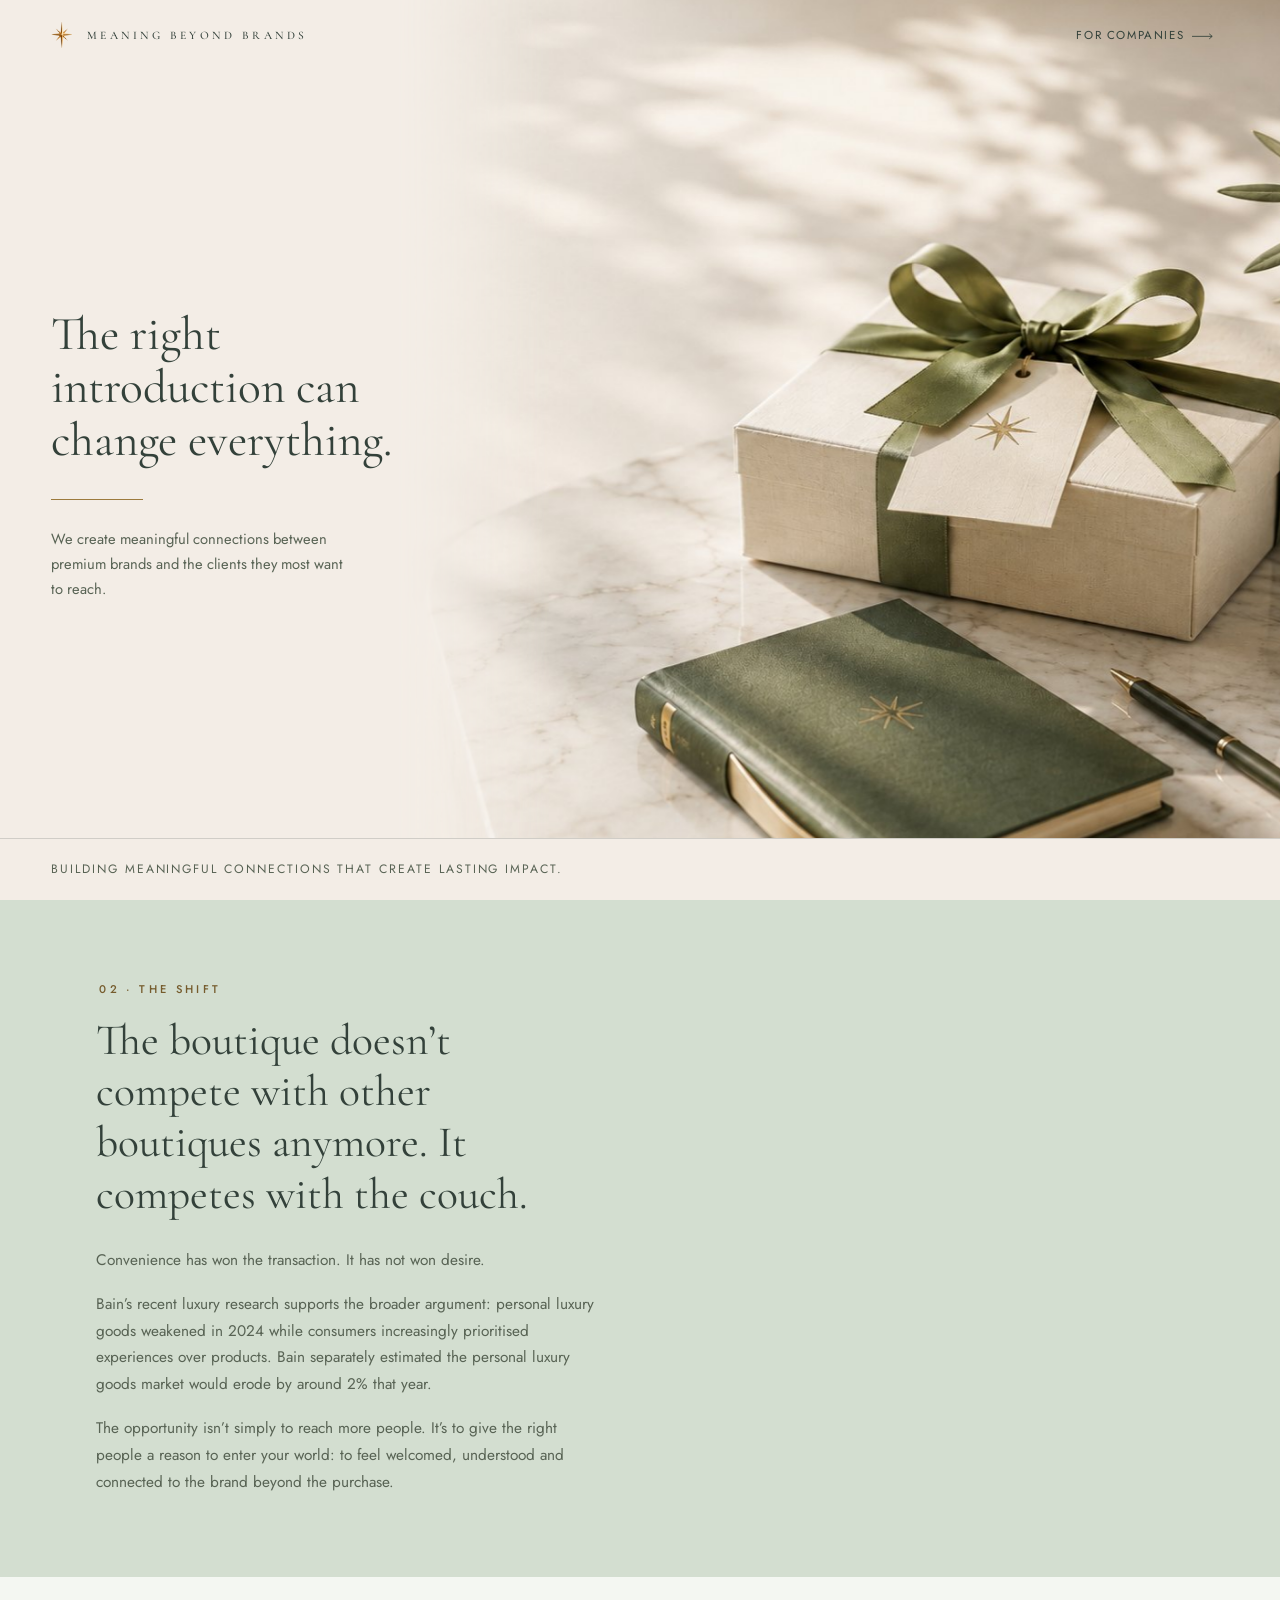
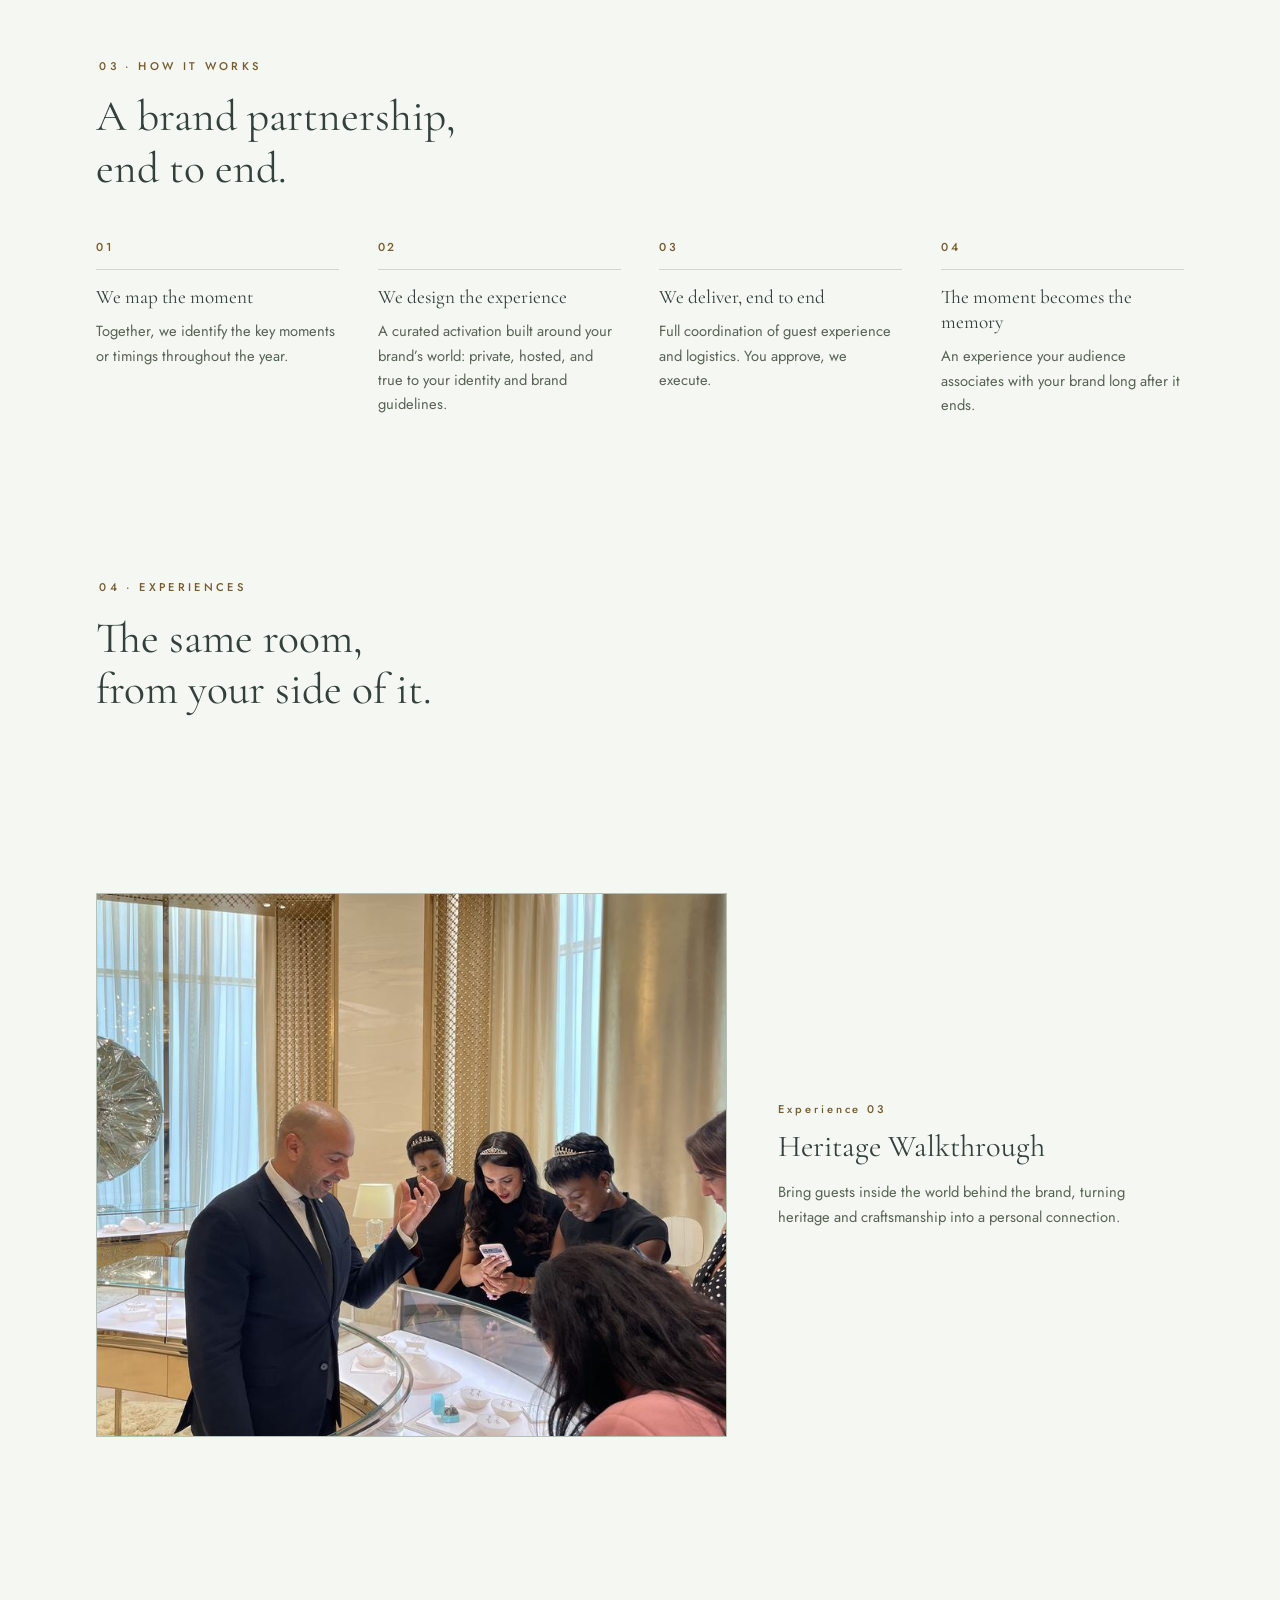
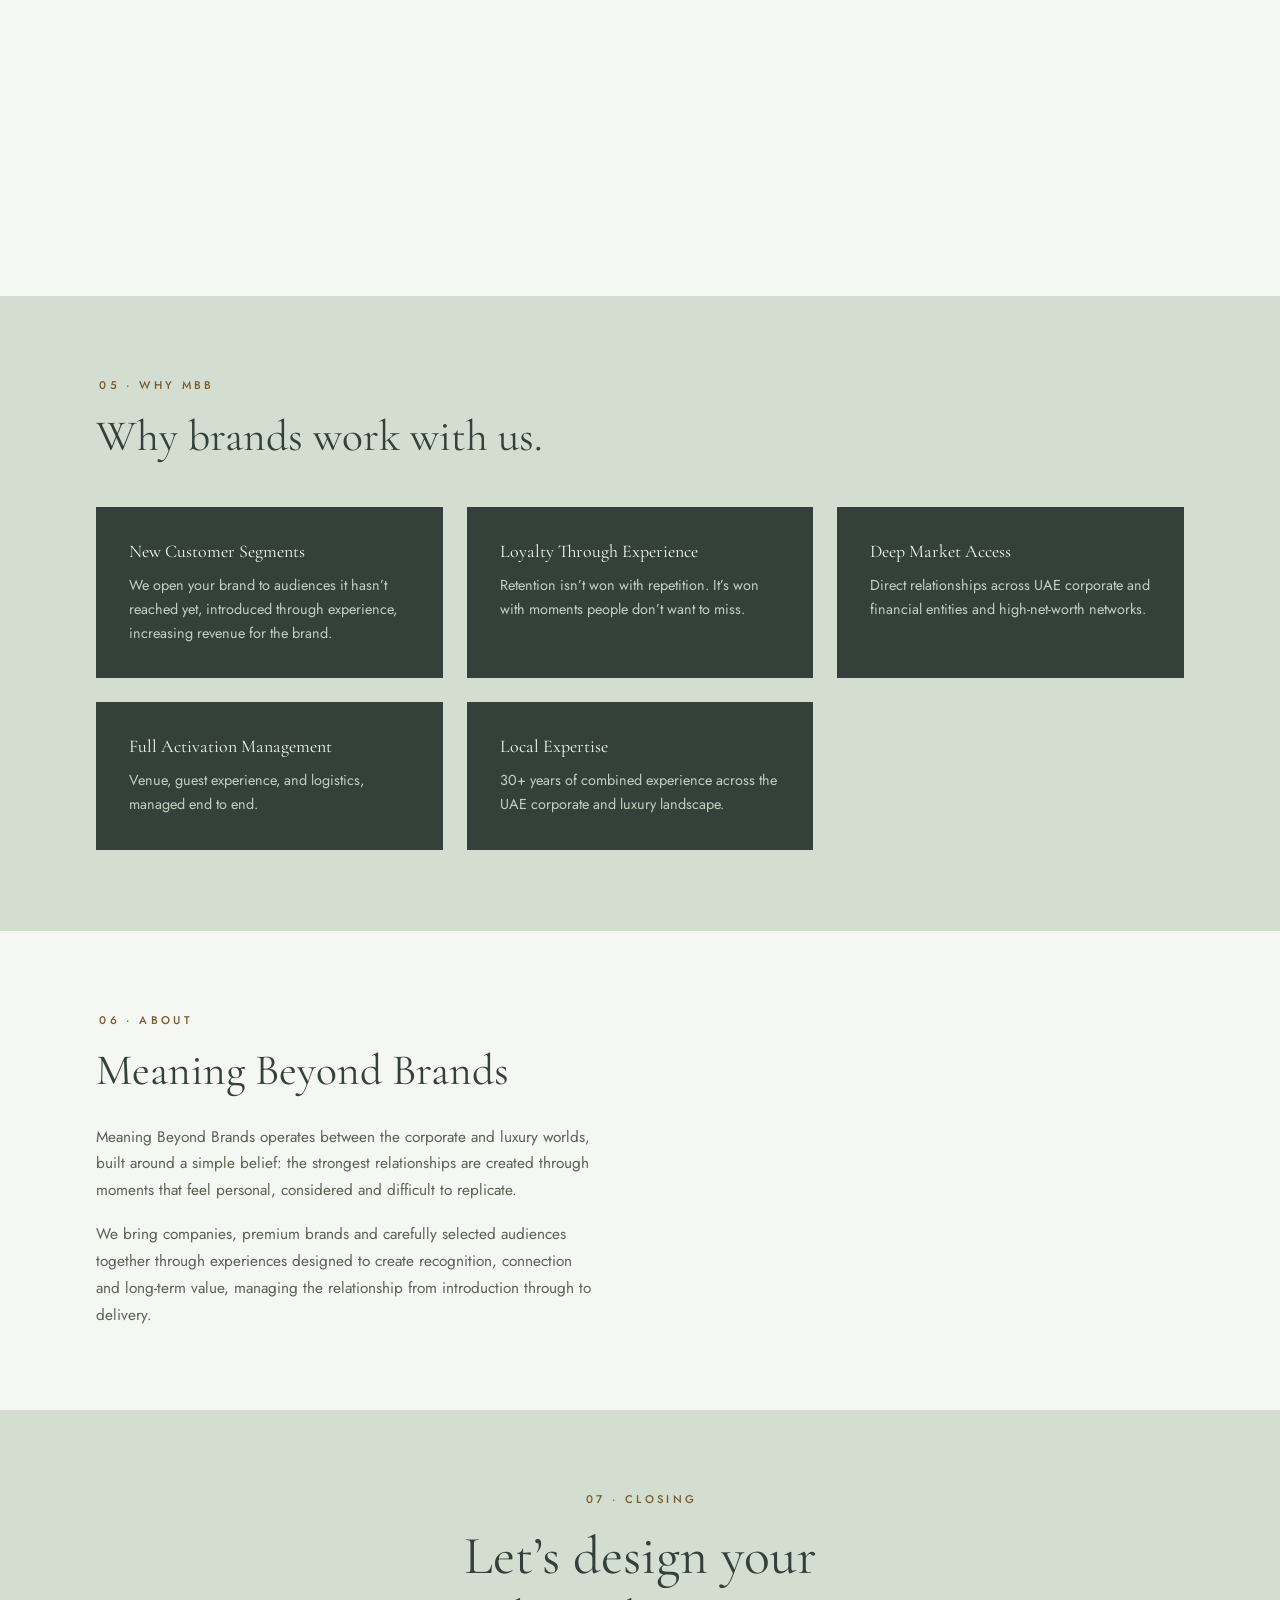
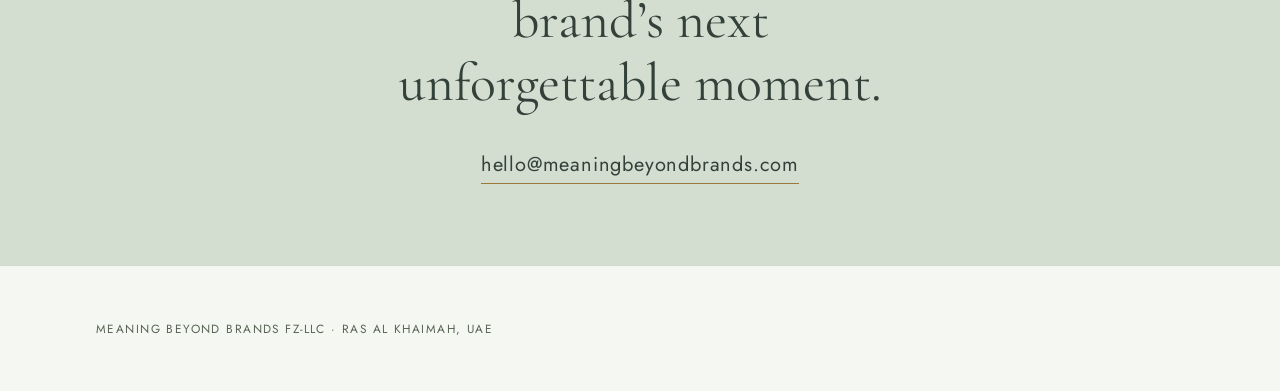
==== commit 3bd1d904: "Temporarily hide the founder block in About Removes the two headshots, names, titles and bios from s" ====
--- a/brands.html
+++ b/brands.html
@@ -230,7 +230,12 @@
 
     <!-- ===== 06 About MBB ==============================================
          BYTE-FOR-BYTE IDENTICAL TO THE SAME BLOCK IN corporate.html.
-         Company copy, founder bios and headshots are all final. -->
+         Company copy is final.
+         The founder block is temporarily hidden by request. Nothing was
+         thrown away: the markup is commented out below and is still final,
+         the .founders / .founder rules are untouched in style.css, and both
+         headshots remain in Assets/About/. Restoring it is one uncomment,
+         on both pages, so this block stays identical. -->
     <section class="section" aria-labelledby="about-title">
       <div class="section__inner">
         <span class="section__eyebrow">06 &middot; About</span>
@@ -248,6 +253,7 @@
           through to delivery.
         </p>
 
+        <!-- TEMPORARILY HIDDEN: founder block. Uncomment to restore.
         <div class="founders">
           <div class="founder">
             <span class="founder__portrait">
@@ -270,6 +276,7 @@
             </div>
           </div>
         </div>
+        -->
       </div>
     </section>
 
--- a/style.css
+++ b/style.css
@@ -1418,21 +1418,56 @@
     grid-column: 1;
     grid-row: 1;
     align-items: flex-start;
-    padding-top: clamp(6rem, 16vh, 8rem);
-  }
-
-  /* Fades downward here rather than sideways, matching where the portrait
-     art keeps its blank space. */
-  .page-hero__panel::before {
-    /* Clears by 52%, which is where the blank area in both portrait plates
-       ends. Running the fade to 100% left the photograph washed out. */
-    -webkit-mask-image: linear-gradient(to bottom, #000 32%, transparent 52%);
-    mask-image: linear-gradient(to bottom, #000 32%, transparent 52%);
+    padding-top: clamp(5rem, 12vh, 6.5rem);
+  }
+
+  /* The panel-wide fade is replaced below by one that hugs the copy. Tuning it
+     as a percentage of the panel could never work for both themes: the copy
+     ends at ~48% of the panel, but the blank area built into the Brands plate
+     ends at 38% and Corporate's at 52%, so any single value either left the
+     Brands support line sitting on the photograph or washed out Corporate's. */
+  .page-hero__panel::before { display: none; }
+
+  /* The padding and the fade are the same length on purpose: the solid part of
+     the scrim then ends exactly where the copy ends, and the fade lives
+     entirely in the padding below it. Set one, get both. */
+  .page-hero__panel-inner {
+    --hero-scrim-fade: 76px;
+    padding-bottom: var(--hero-scrim-fade);
+  }
+
+  /* Scrim sized to the copy itself, so it adapts to however many lines the
+     headline and support run to, and to whichever plate is behind it. Bleeds
+     out to the viewport edges and up behind the fixed header, then fades over
+     the last 70px so the photograph is clean below the text. */
+  .page-hero__panel-inner::before {
+    content: "";
+    position: absolute;
+    z-index: -1;
+    /* These two must mirror .page-hero__panel's own left and right padding,
+       which are not the same value, or the scrim stops short of one edge. */
+    left: calc(-1 * clamp(1.25rem, 4vw, 3.5rem));
+    right: calc(-1 * clamp(1.75rem, 3.5vw, 3rem));
+    top: calc(-1 * clamp(5rem, 12vh, 6.5rem));
+    bottom: 0;
+    background-color: var(--hero-panel);
+    -webkit-mask-image: linear-gradient(to bottom, #000 calc(100% - var(--hero-scrim-fade)), transparent 100%);
+    mask-image: linear-gradient(to bottom, #000 calc(100% - var(--hero-scrim-fade)), transparent 100%);
   }
 
   .page-hero__photo { grid-column: 1; grid-row: 1; }
 
   .page-hero__photo-layer { background-image: var(--hero-photo-portrait); }
+}
+
+/* A landscape phone is narrow enough to take the stacked hero above, but the
+   portrait plate crops to a thin horizontal band in a short wide box and stops
+   reading as a photograph. The landscape plate suits that shape. */
+@media (max-width: 899px) and (orientation: landscape) {
+  .page-hero__photo-layer { background-image: var(--hero-photo); }
+}
+
+@media (max-width: 899px) {
 
   .page-hero__closing { grid-row: 2; }
 }
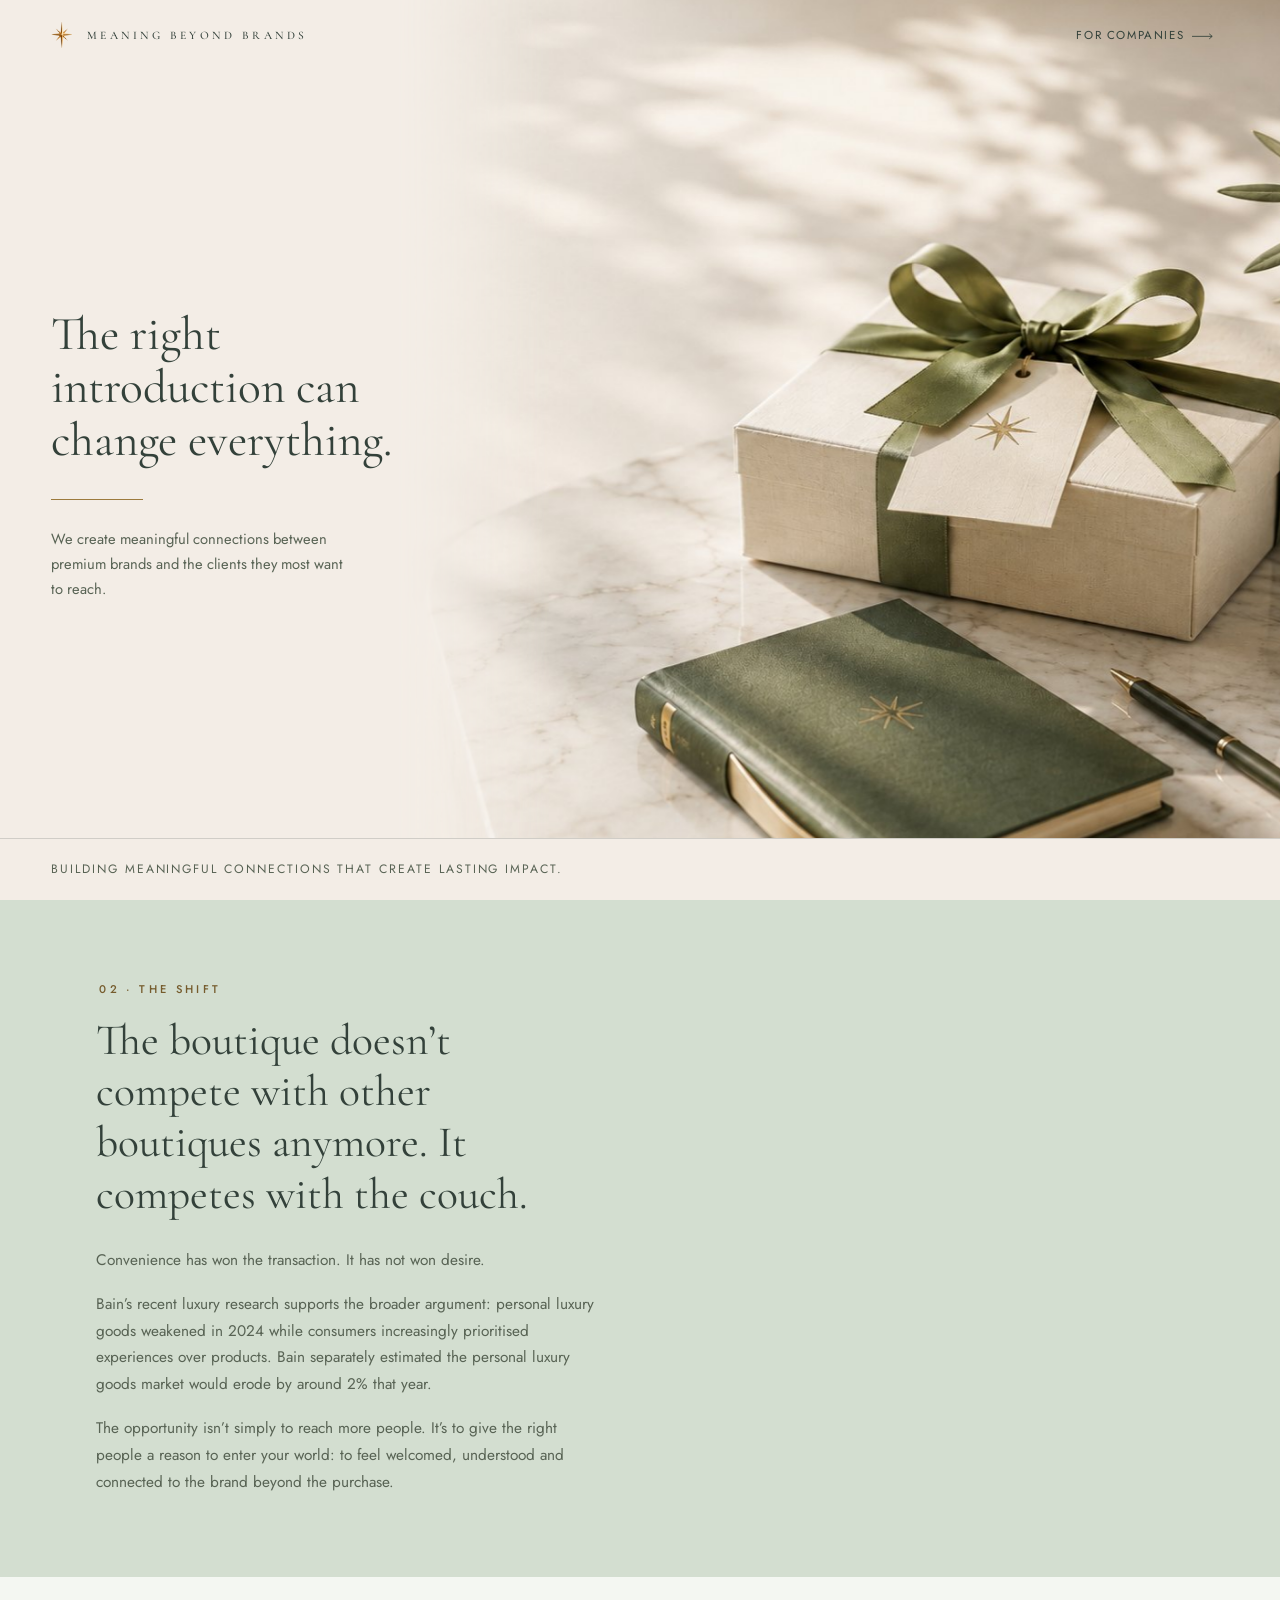
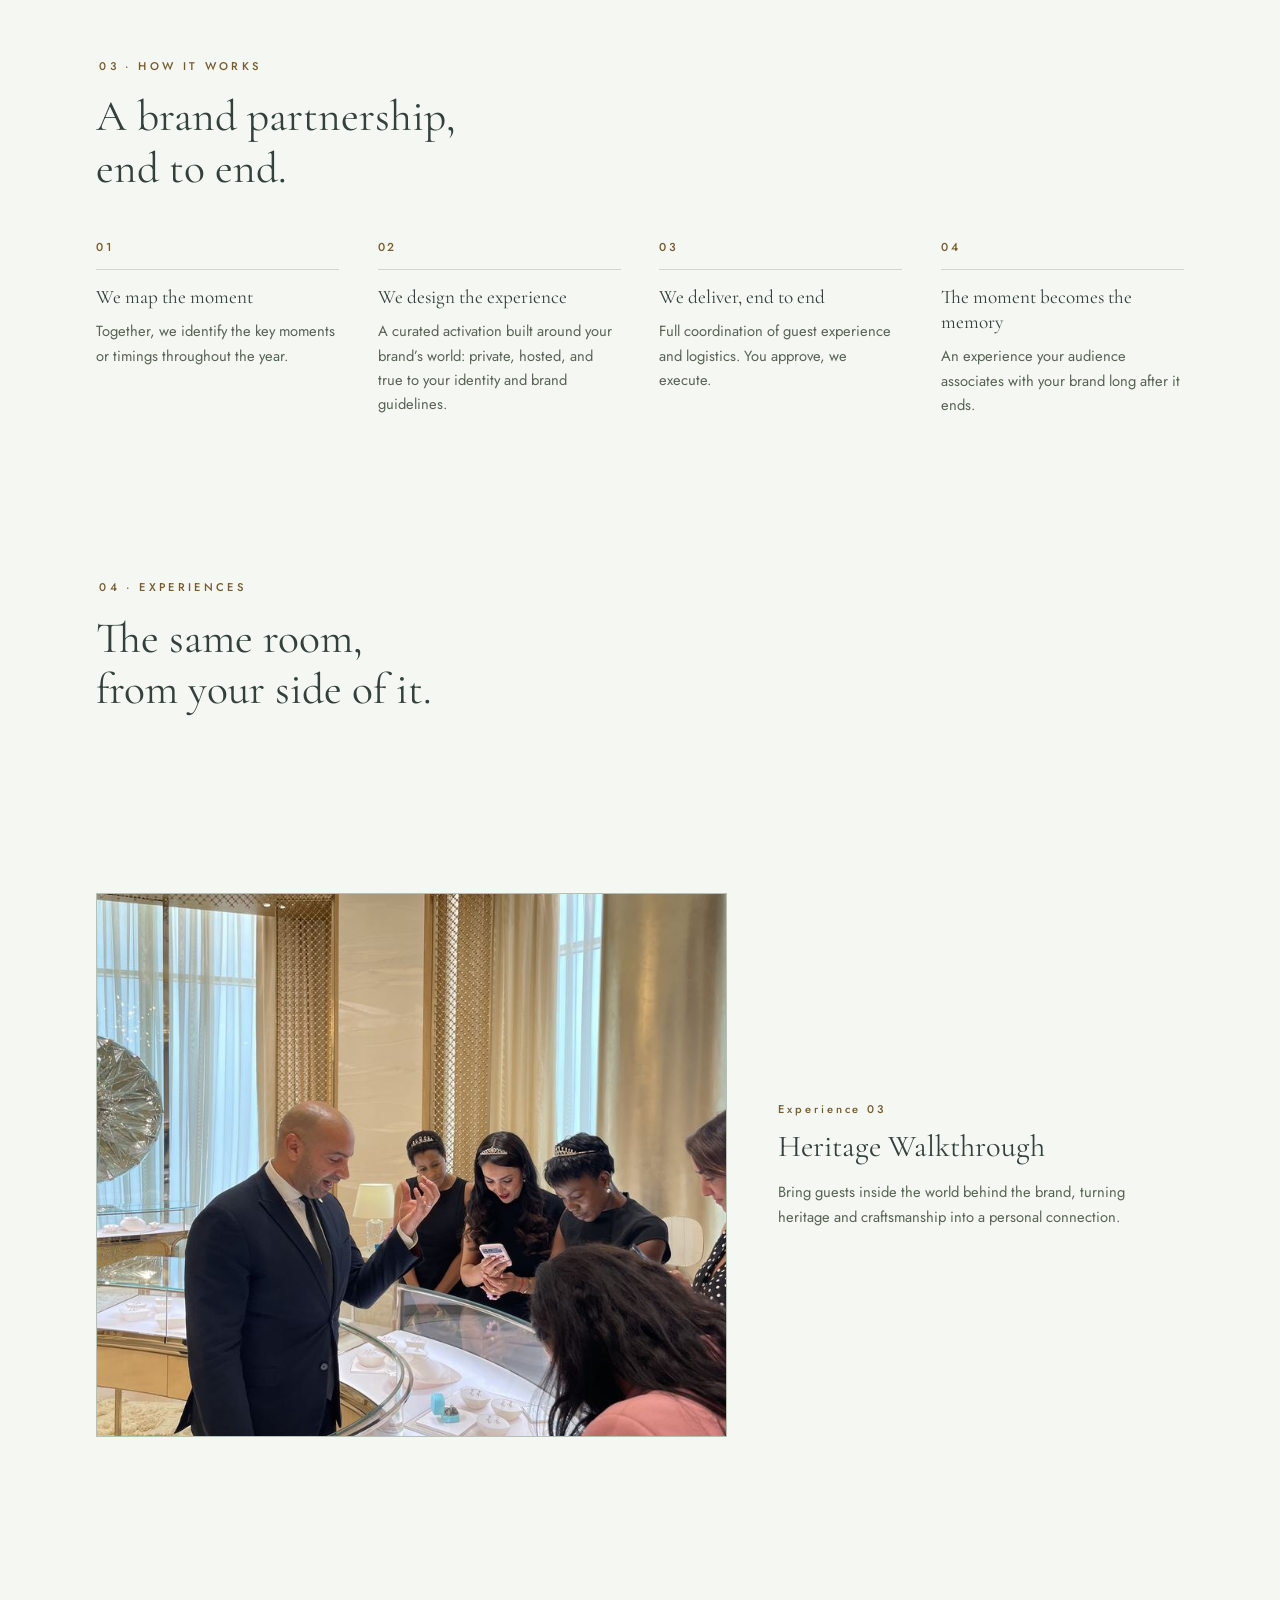
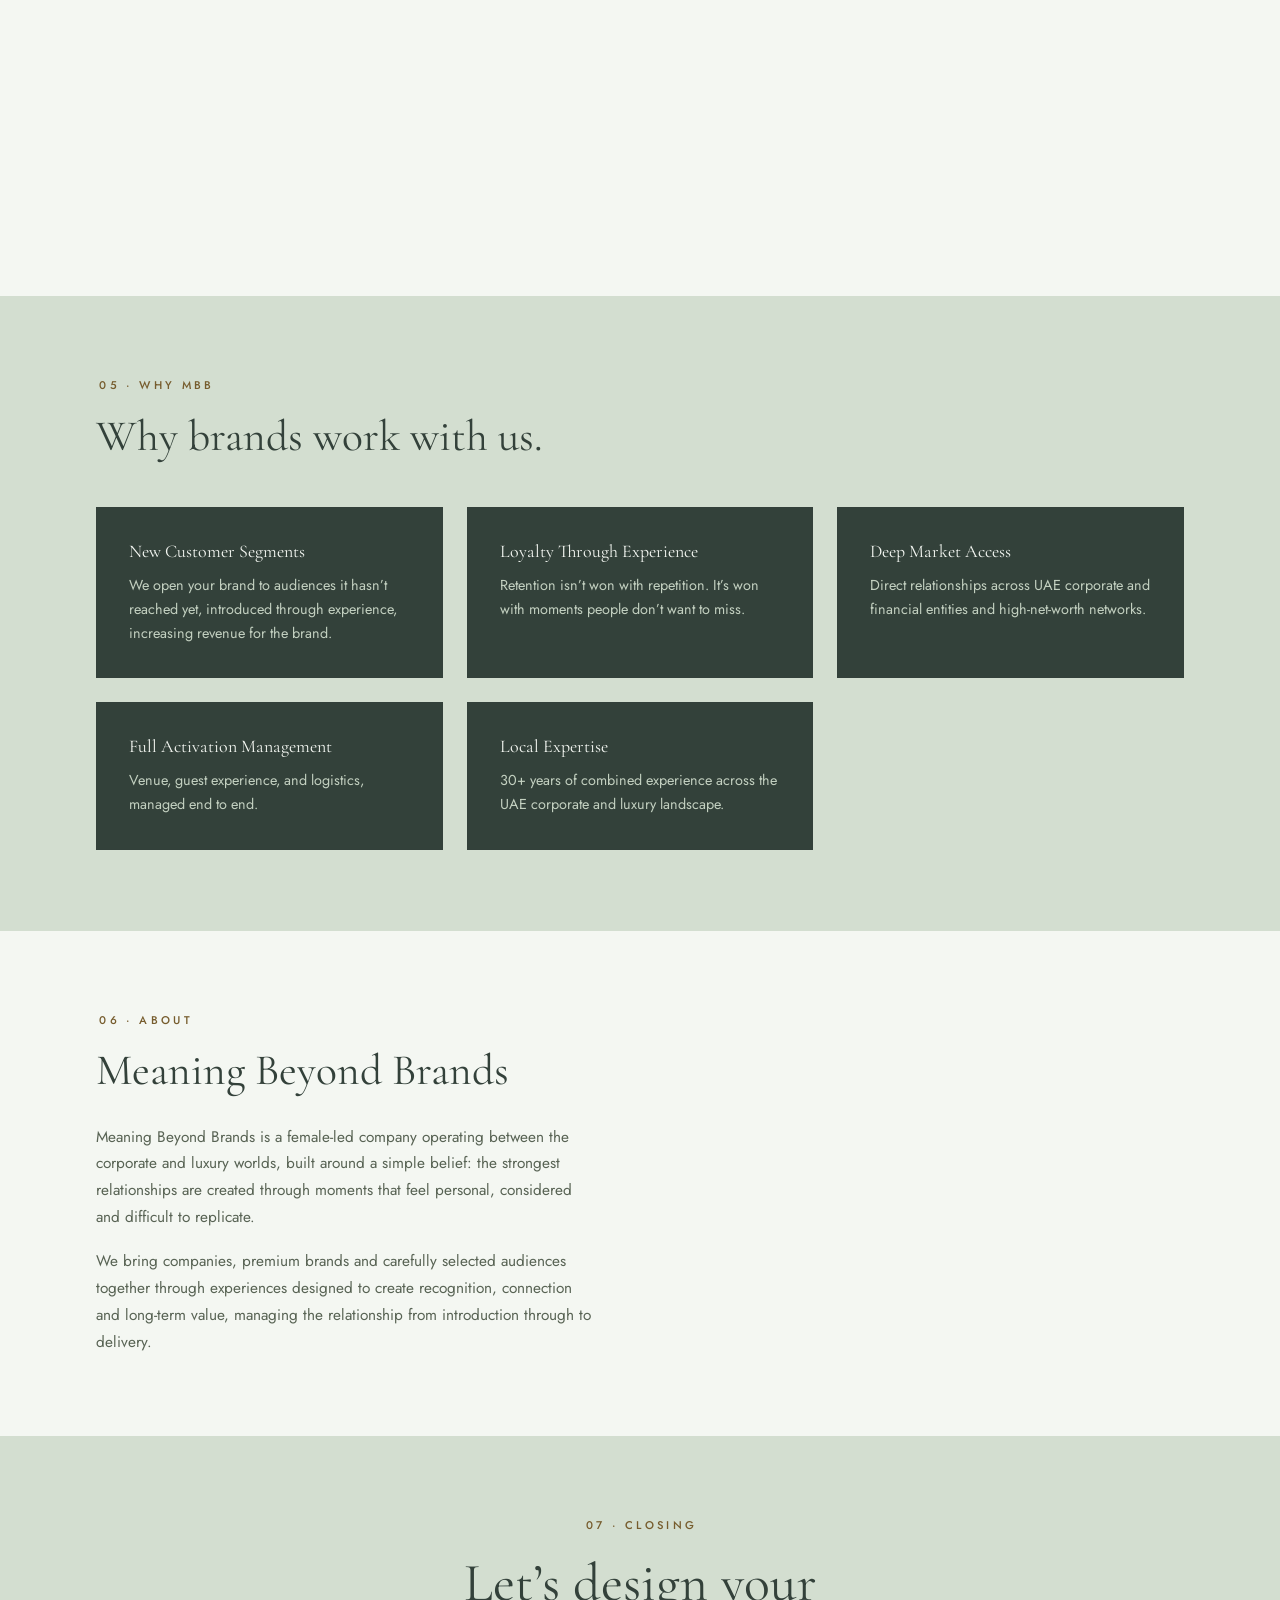
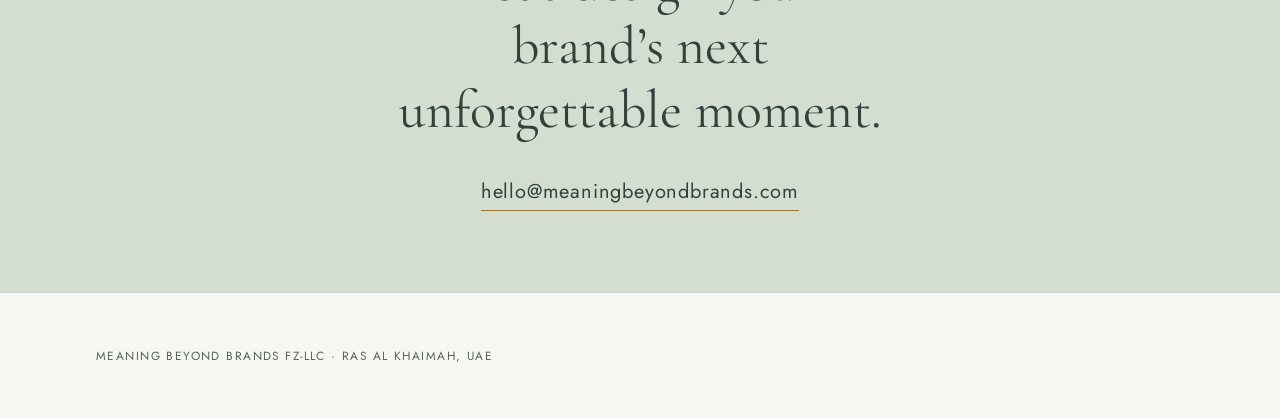
==== commit dd8bd41c: "Note that the company is female-led in About Added to the opening sentence of section 06 on both pag" ====
--- a/brands.html
+++ b/brands.html
@@ -241,10 +241,10 @@
         <span class="section__eyebrow">06 &middot; About</span>
         <h2 class="section__title" id="about-title">Meaning Beyond Brands</h2>
         <p class="section__lede">
-          Meaning Beyond Brands operates between the corporate and luxury worlds,
-          built around a simple belief: the strongest relationships are created
-          through moments that feel personal, considered and difficult to
-          replicate.
+          Meaning Beyond Brands is a female-led company operating between the
+          corporate and luxury worlds, built around a simple belief: the
+          strongest relationships are created through moments that feel
+          personal, considered and difficult to replicate.
         </p>
         <p class="section__lede">
           We bring companies, premium brands and carefully selected audiences
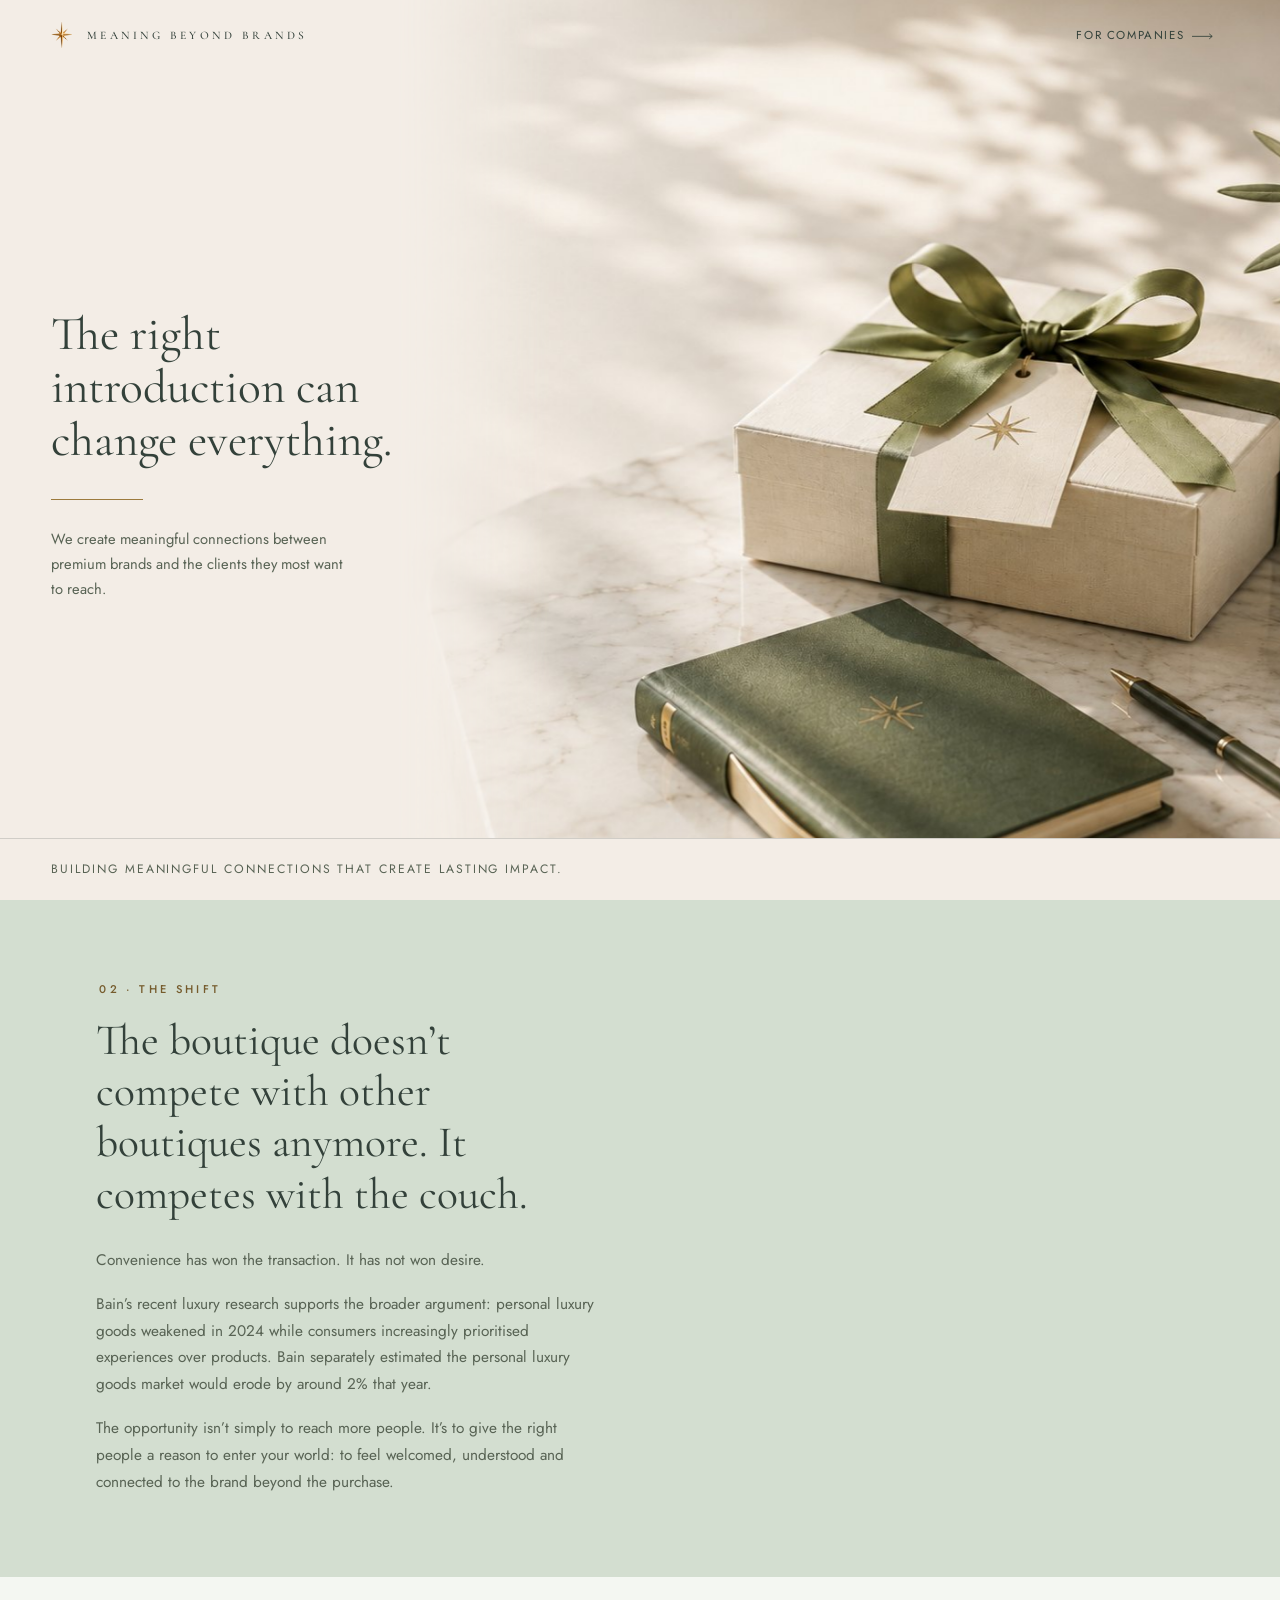
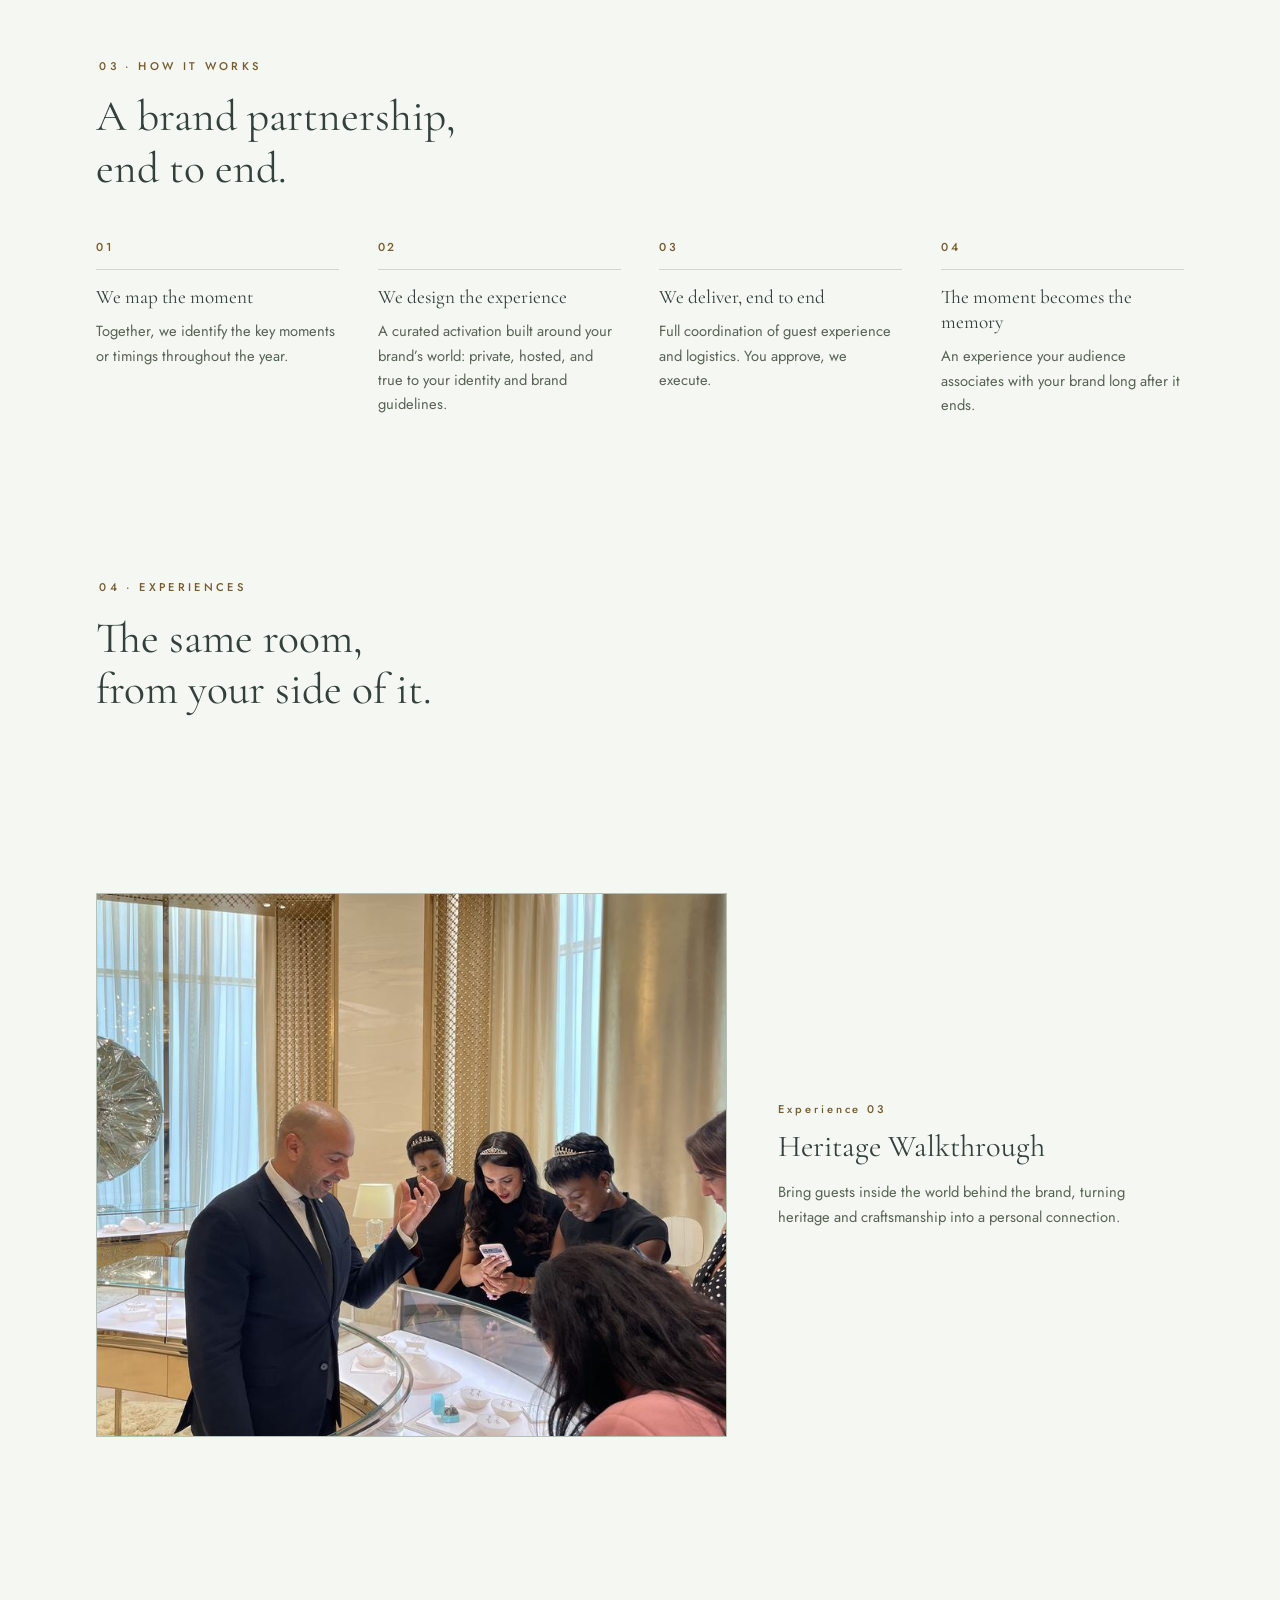
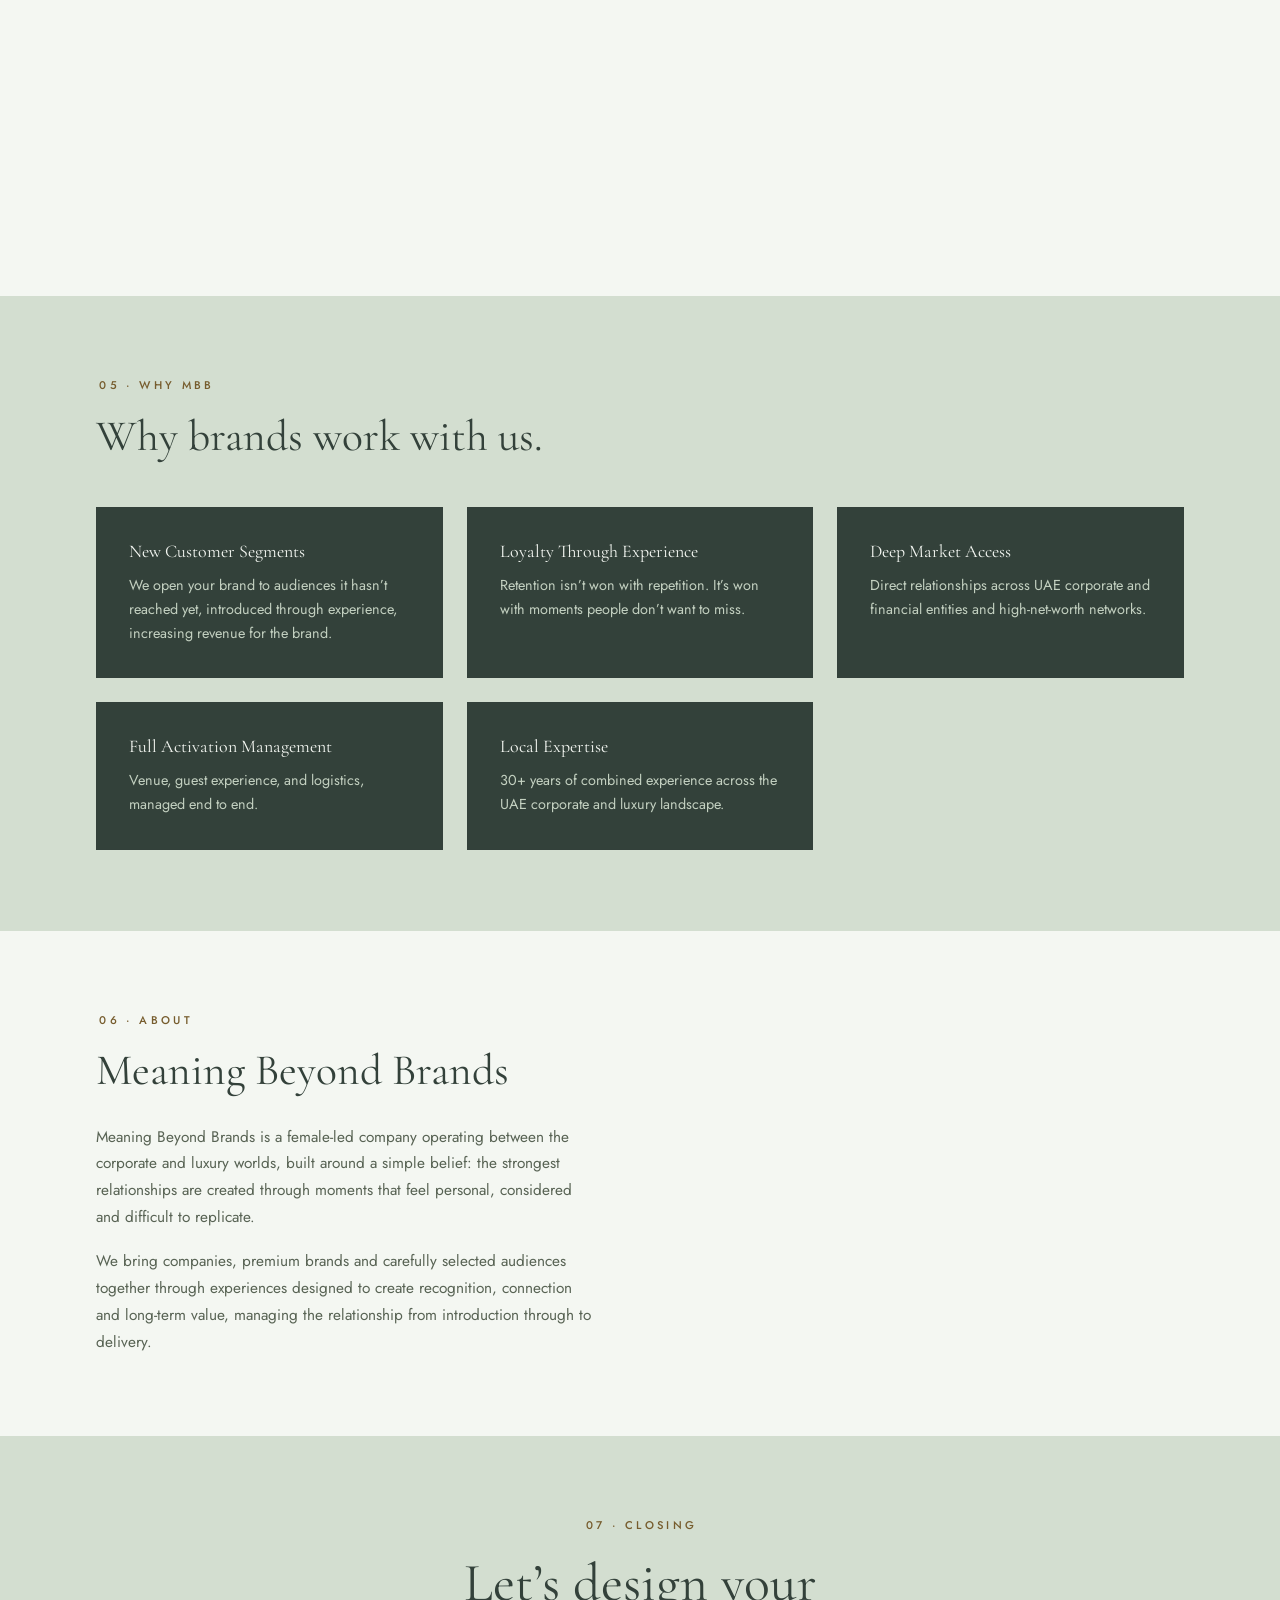
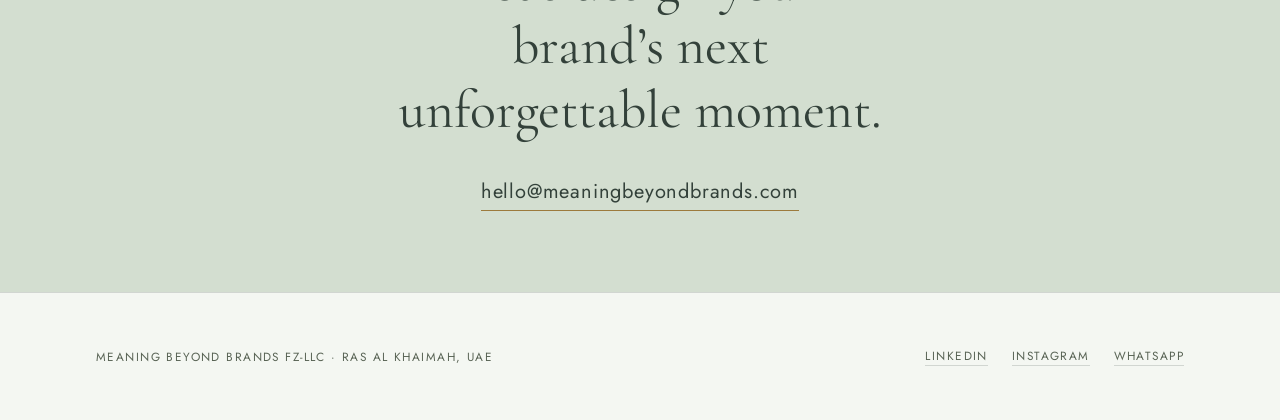
==== commit cb6d209d: "Add LinkedIn, Instagram and WhatsApp links to the footer Live on all three pages. On Corporate and B" ====
--- a/brands.html
+++ b/brands.html
@@ -292,10 +292,19 @@
   </main>
 
   <!-- ===== Footer ======================================================
-       No legal links until Privacy/Terms pages actually exist. -->
+       No legal links until Privacy/Terms pages actually exist.
+       Social links open in a new tab so the visitor keeps the site; rel
+       guards against reverse-tabnabbing. The Instagram URL is the canonical
+       profile, with the app's ?igsi= share token stripped, and WhatsApp uses
+       the wa.me click-to-chat form of +971 58 590 3249. -->
   <footer class="site-footer">
     <div class="site-footer__inner">
       <p>Meaning Beyond Brands FZ-LLC &middot; Ras Al Khaimah, UAE</p>
+      <p class="site-footer__links">
+        <a href="https://www.linkedin.com/company/meaning-beyond-brands/" target="_blank" rel="noopener noreferrer">LinkedIn</a>
+        <a href="https://www.instagram.com/meaningbeyondbrands" target="_blank" rel="noopener noreferrer">Instagram</a>
+        <a href="https://wa.me/971585903249" target="_blank" rel="noopener noreferrer">WhatsApp</a>
+      </p>
     </div>
   </footer>
 
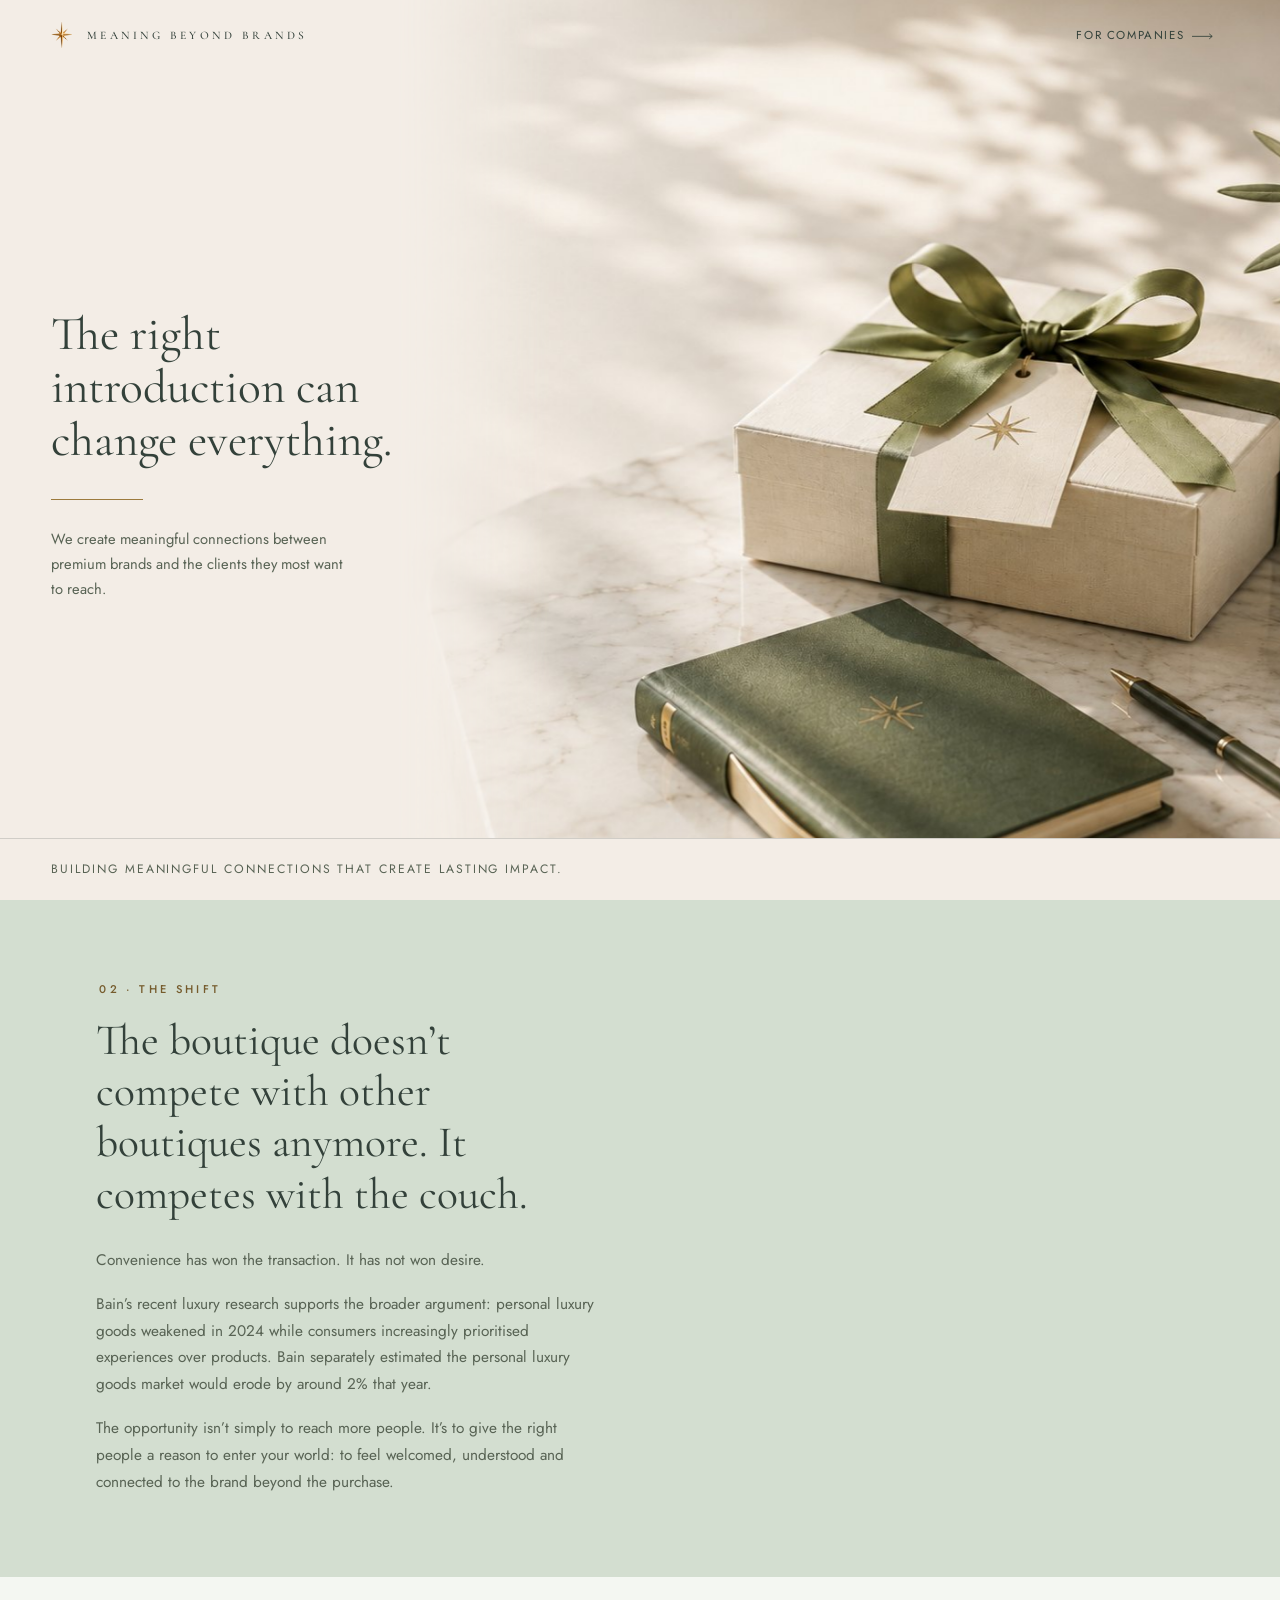
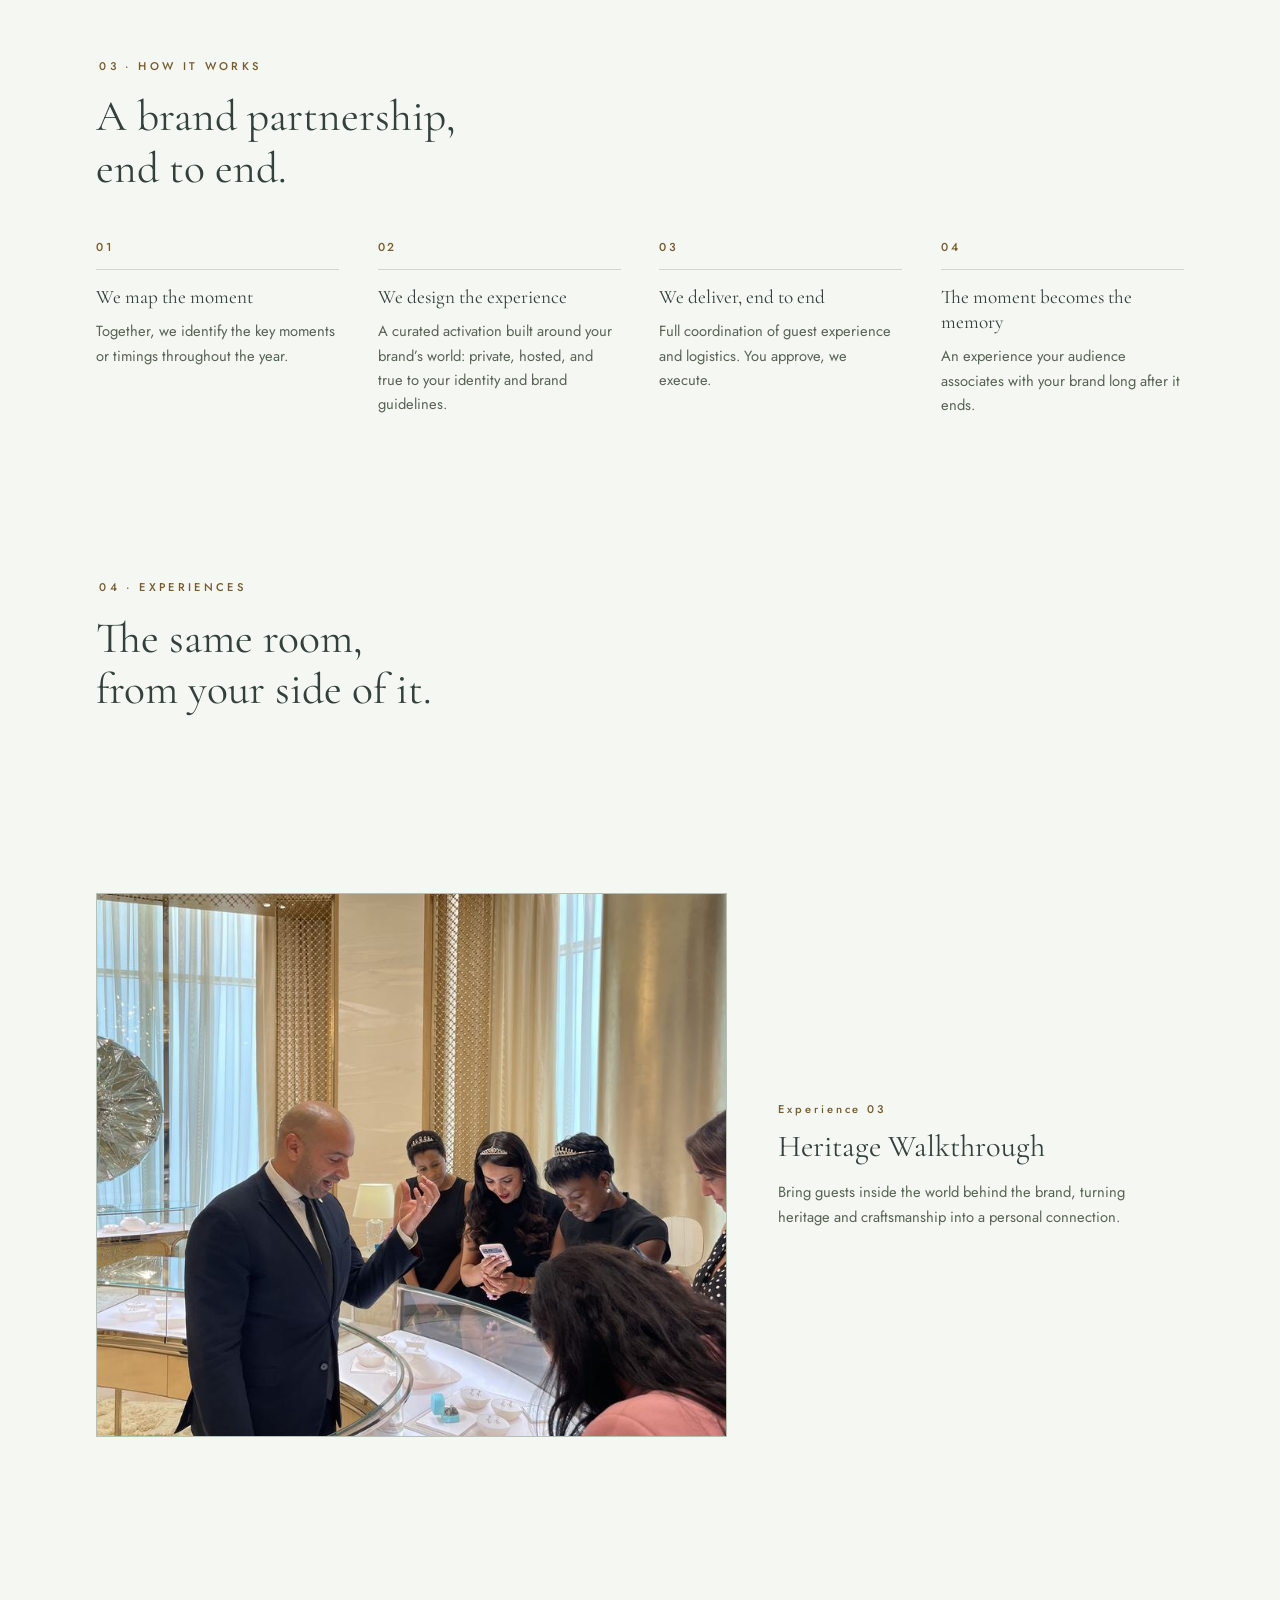
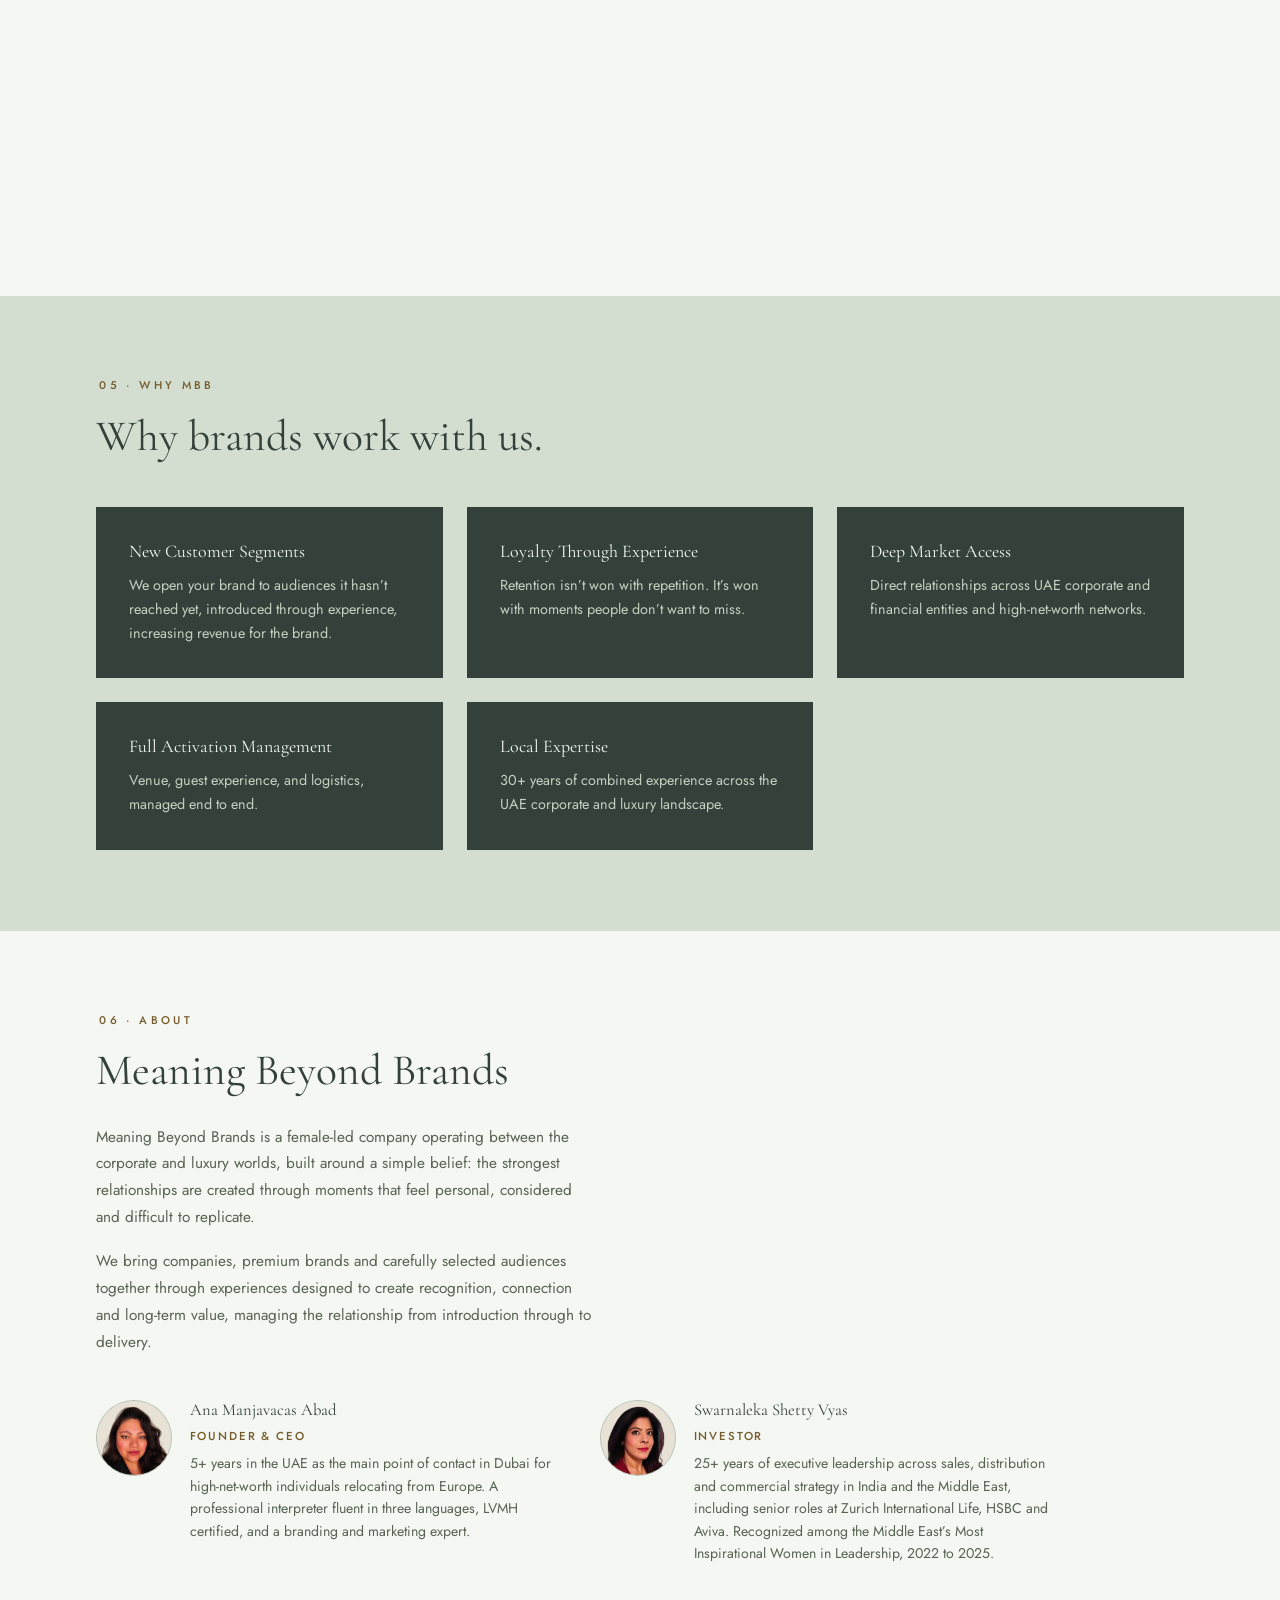
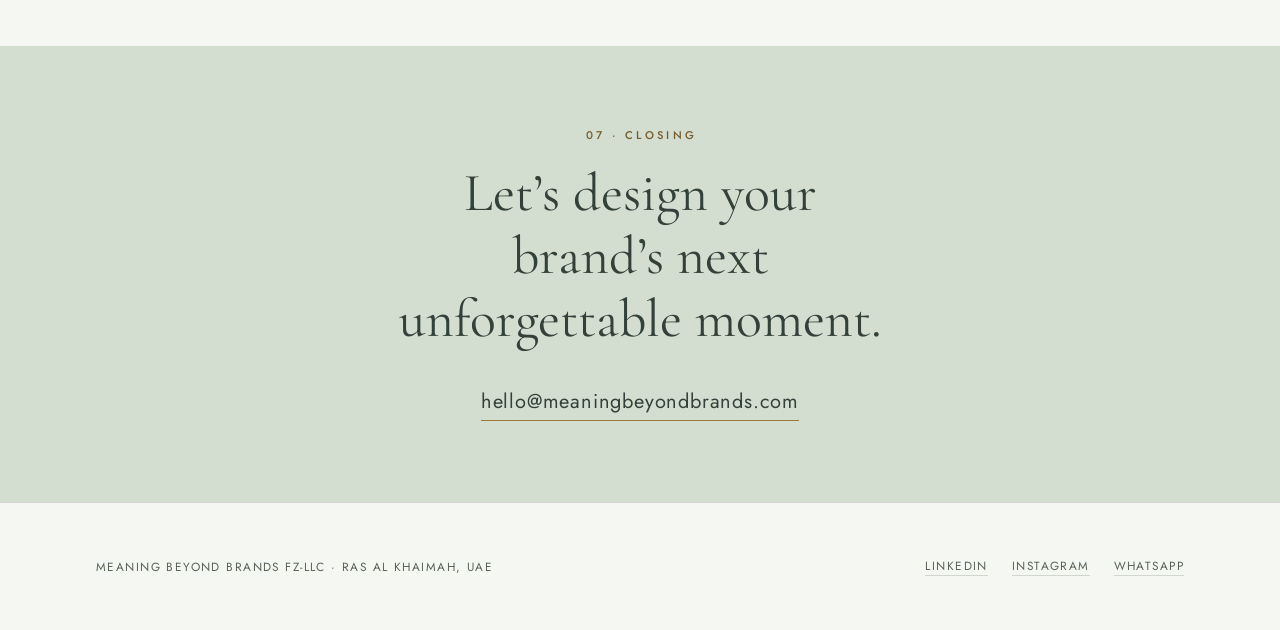
==== commit 9f4562e2: "Restore the About people block with updated roles Ana Manjavacas Abad is Founder and CEO, Swarnaleka" ====
--- a/brands.html
+++ b/brands.html
@@ -230,12 +230,9 @@
 
     <!-- ===== 06 About MBB ==============================================
          BYTE-FOR-BYTE IDENTICAL TO THE SAME BLOCK IN corporate.html.
-         Company copy is final.
-         The founder block is temporarily hidden by request. Nothing was
-         thrown away: the markup is commented out below and is still final,
-         the .founders / .founder rules are untouched in style.css, and both
-         headshots remain in Assets/About/. Restoring it is one uncomment,
-         on both pages, so this block stays identical. -->
+         Roles updated 2026-09-07: Ana is Founder and CEO, Swarnaleka is
+         Investor. Bios are unchanged. Ana is listed first because founder
+         precedes investor now that the two roles differ. -->
     <section class="section" aria-labelledby="about-title">
       <div class="section__inner">
         <span class="section__eyebrow">06 &middot; About</span>
@@ -253,30 +250,28 @@
           through to delivery.
         </p>
 
-        <!-- TEMPORARILY HIDDEN: founder block. Uncomment to restore.
         <div class="founders">
+          <div class="founder">
+            <span class="founder__portrait">
+              <img src="Assets/About/founder-ana-manjavacas-abad.jpg" alt="" loading="lazy" />
+            </span>
+            <div>
+              <h3 class="founder__name">Ana Manjavacas Abad</h3>
+              <p class="founder__role">Founder &amp; CEO</p>
+              <p class="founder__bio">5+ years in the UAE as the main point of contact in Dubai for high-net-worth individuals relocating from Europe. A professional interpreter fluent in three languages, LVMH certified, and a branding and marketing expert.</p>
+            </div>
+          </div>
           <div class="founder">
             <span class="founder__portrait">
               <img src="Assets/About/founder-swarnaleka-shetty-vyas.jpg" alt="" loading="lazy" />
             </span>
             <div>
               <h3 class="founder__name">Swarnaleka Shetty Vyas</h3>
-              <p class="founder__role">Co-Founder &amp; CCO</p>
+              <p class="founder__role">Investor</p>
               <p class="founder__bio">25+ years of executive leadership across sales, distribution and commercial strategy in India and the Middle East, including senior roles at Zurich International Life, HSBC and Aviva. Recognized among the Middle East&rsquo;s Most Inspirational Women in Leadership, 2022 to 2025.</p>
             </div>
           </div>
-          <div class="founder">
-            <span class="founder__portrait">
-              <img src="Assets/About/founder-ana-manjavacas-abad.jpg" alt="" loading="lazy" />
-            </span>
-            <div>
-              <h3 class="founder__name">Ana Manjavacas Abad</h3>
-              <p class="founder__role">Co-Founder &amp; CEO</p>
-              <p class="founder__bio">5+ years in the UAE as the main point of contact in Dubai for high-net-worth individuals relocating from Europe. A professional interpreter fluent in three languages, LVMH certified, and a branding and marketing expert.</p>
-            </div>
-          </div>
-        </div>
-        -->
+        </div>
       </div>
     </section>
 
--- a/style.css
+++ b/style.css
@@ -696,7 +696,10 @@
      soon as content scrolls under it — see .is-stuck, set from script.js. */
   background-color: transparent;
   border-bottom: 1px solid transparent;
-  transition: background-color 320ms ease, border-color 320ms ease;
+  /* 150ms, not 320: for the length of this fade the header is semi-opaque and
+     copy scrolling underneath stays legible through it. Long enough to read as
+     a fade rather than a snap, short enough not to read as a bug. */
+  transition: background-color 150ms ease, border-color 150ms ease;
 }
 
 .site-header.is-stuck {
@@ -711,6 +714,15 @@
   text-decoration: none;
   color: inherit;
 }
+
+/* The lockup is the only route back to Landing from a theme page, so it needs
+   to look clickable. The wordmark picks up the gold on hover, which is the
+   affordance the rest of the site already uses for links. */
+.site-header__brand:hover .site-header__wordmark {
+  color: var(--accent-text);
+}
+
+.site-header__wordmark { transition: color 200ms ease; }
 
 .site-header__brand:focus-visible {
   outline: 2px solid var(--accent);
@@ -1069,6 +1081,15 @@
   .reasons { grid-template-columns: repeat(2, 1fr); }
 }
 
+/* Between these widths the grid is two across, and five cards leave the fifth
+   stranded beside an empty cell. Letting it span the row reads as a deliberate
+   closing card rather than an unfinished layout. Three columns was the other
+   option but at 620px that is roughly 190px a card, too narrow for a title
+   and a line. */
+@media (min-width: 620px) and (max-width: 899px) {
+  .reason:last-child { grid-column: 1 / -1; }
+}
+
 @media (min-width: 900px) {
   .reasons { grid-template-columns: repeat(3, 1fr); }
 }
